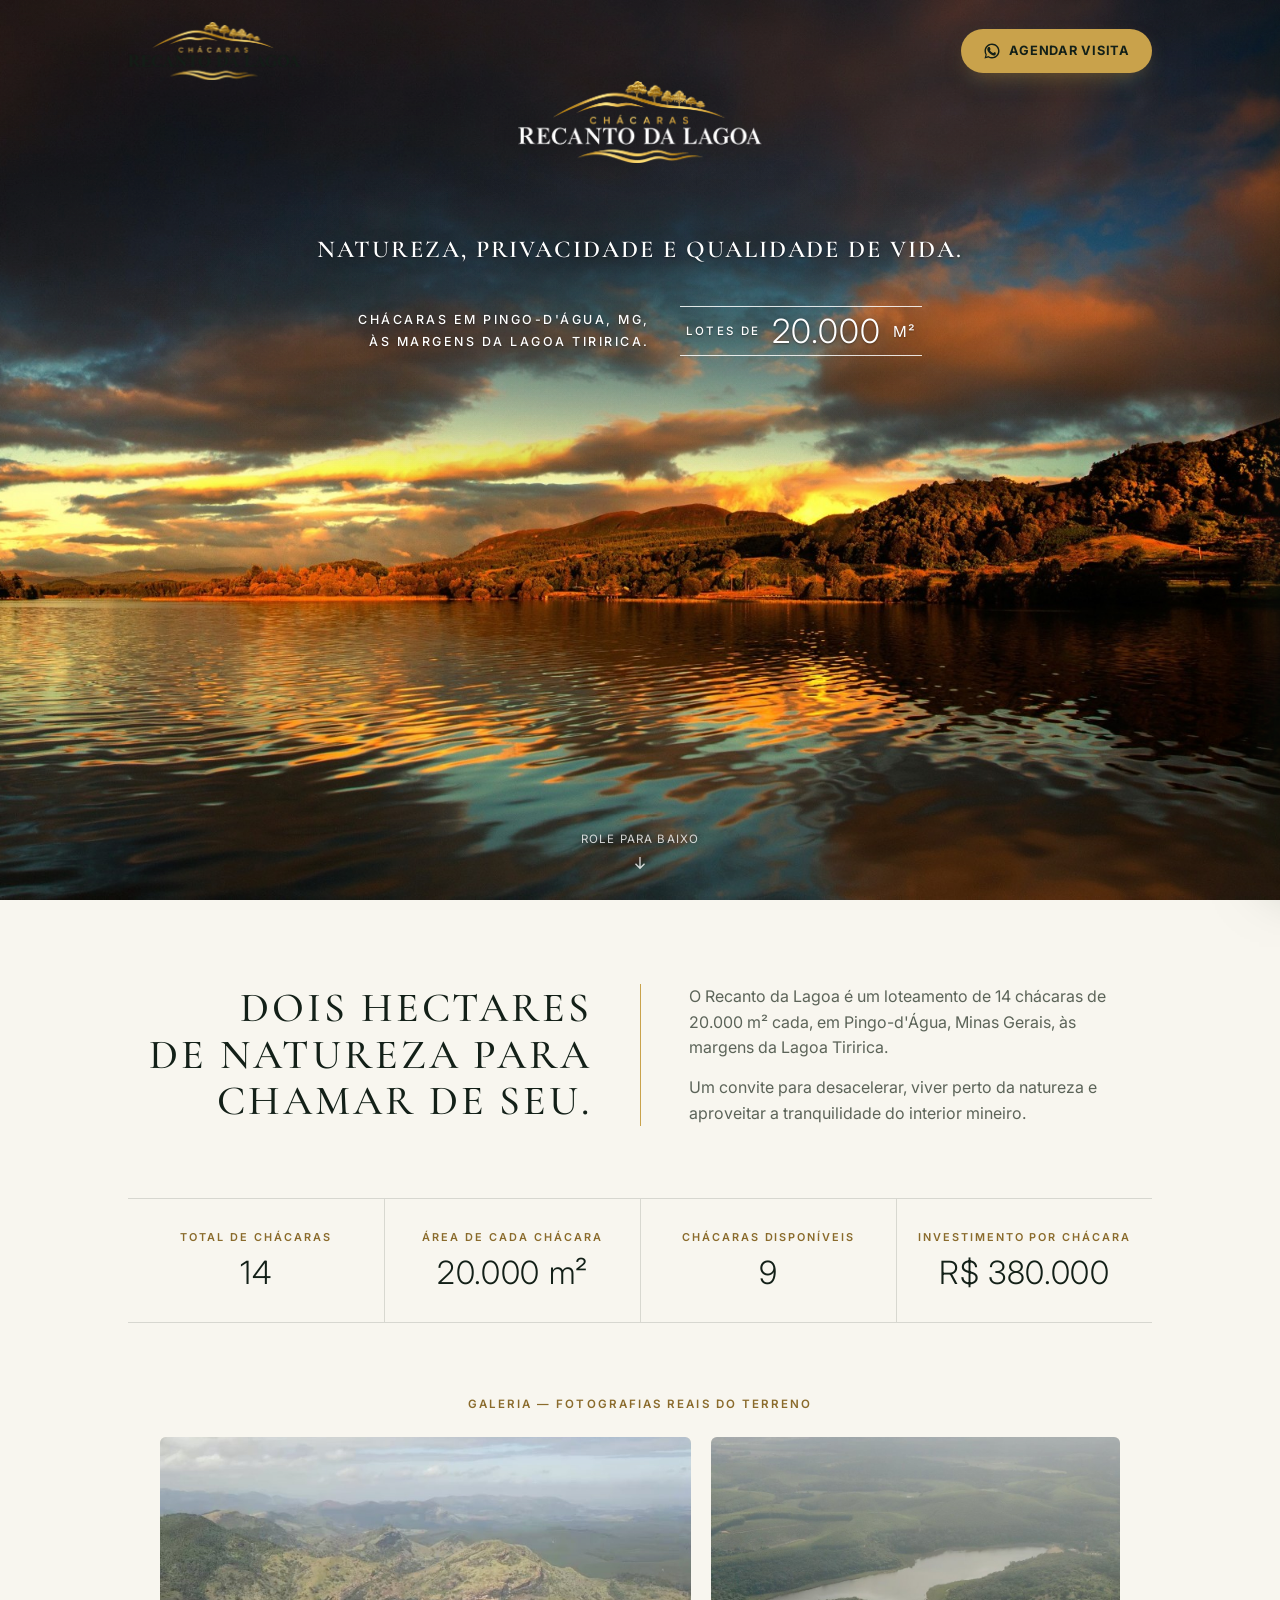
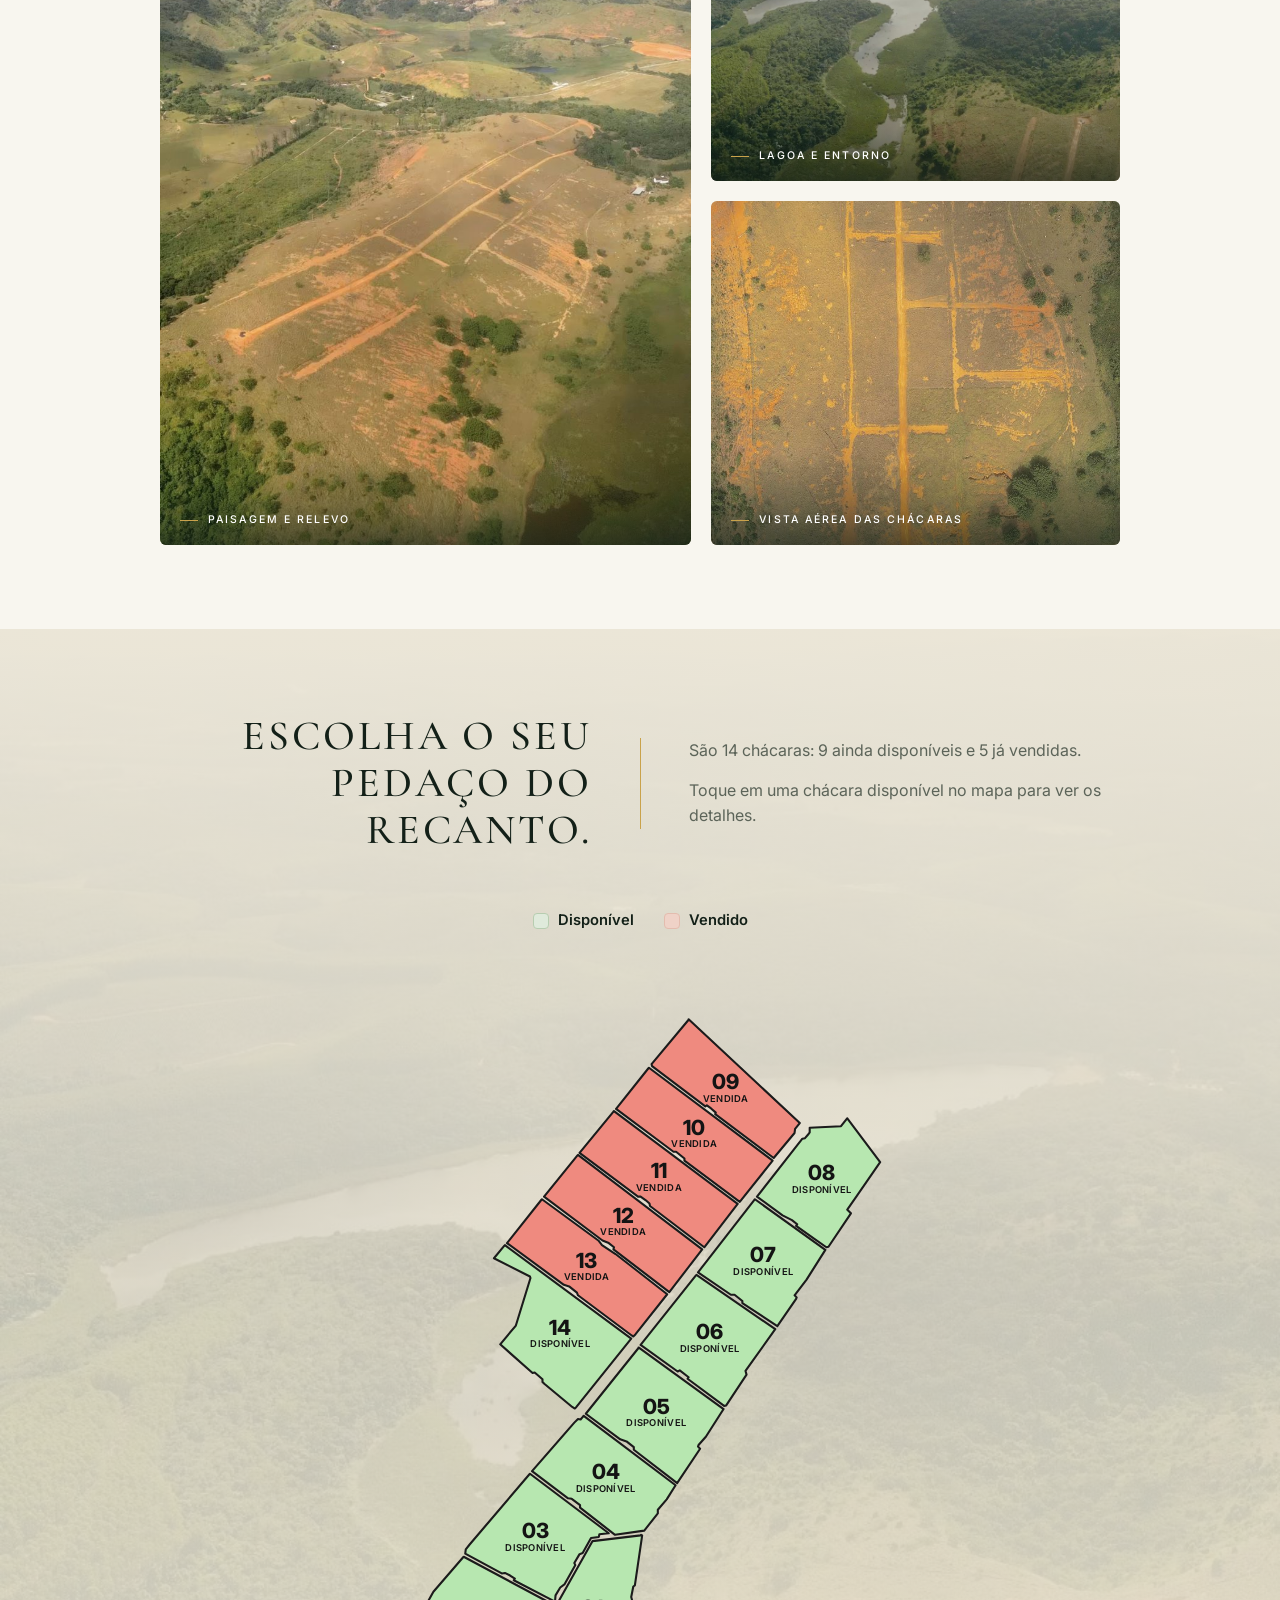
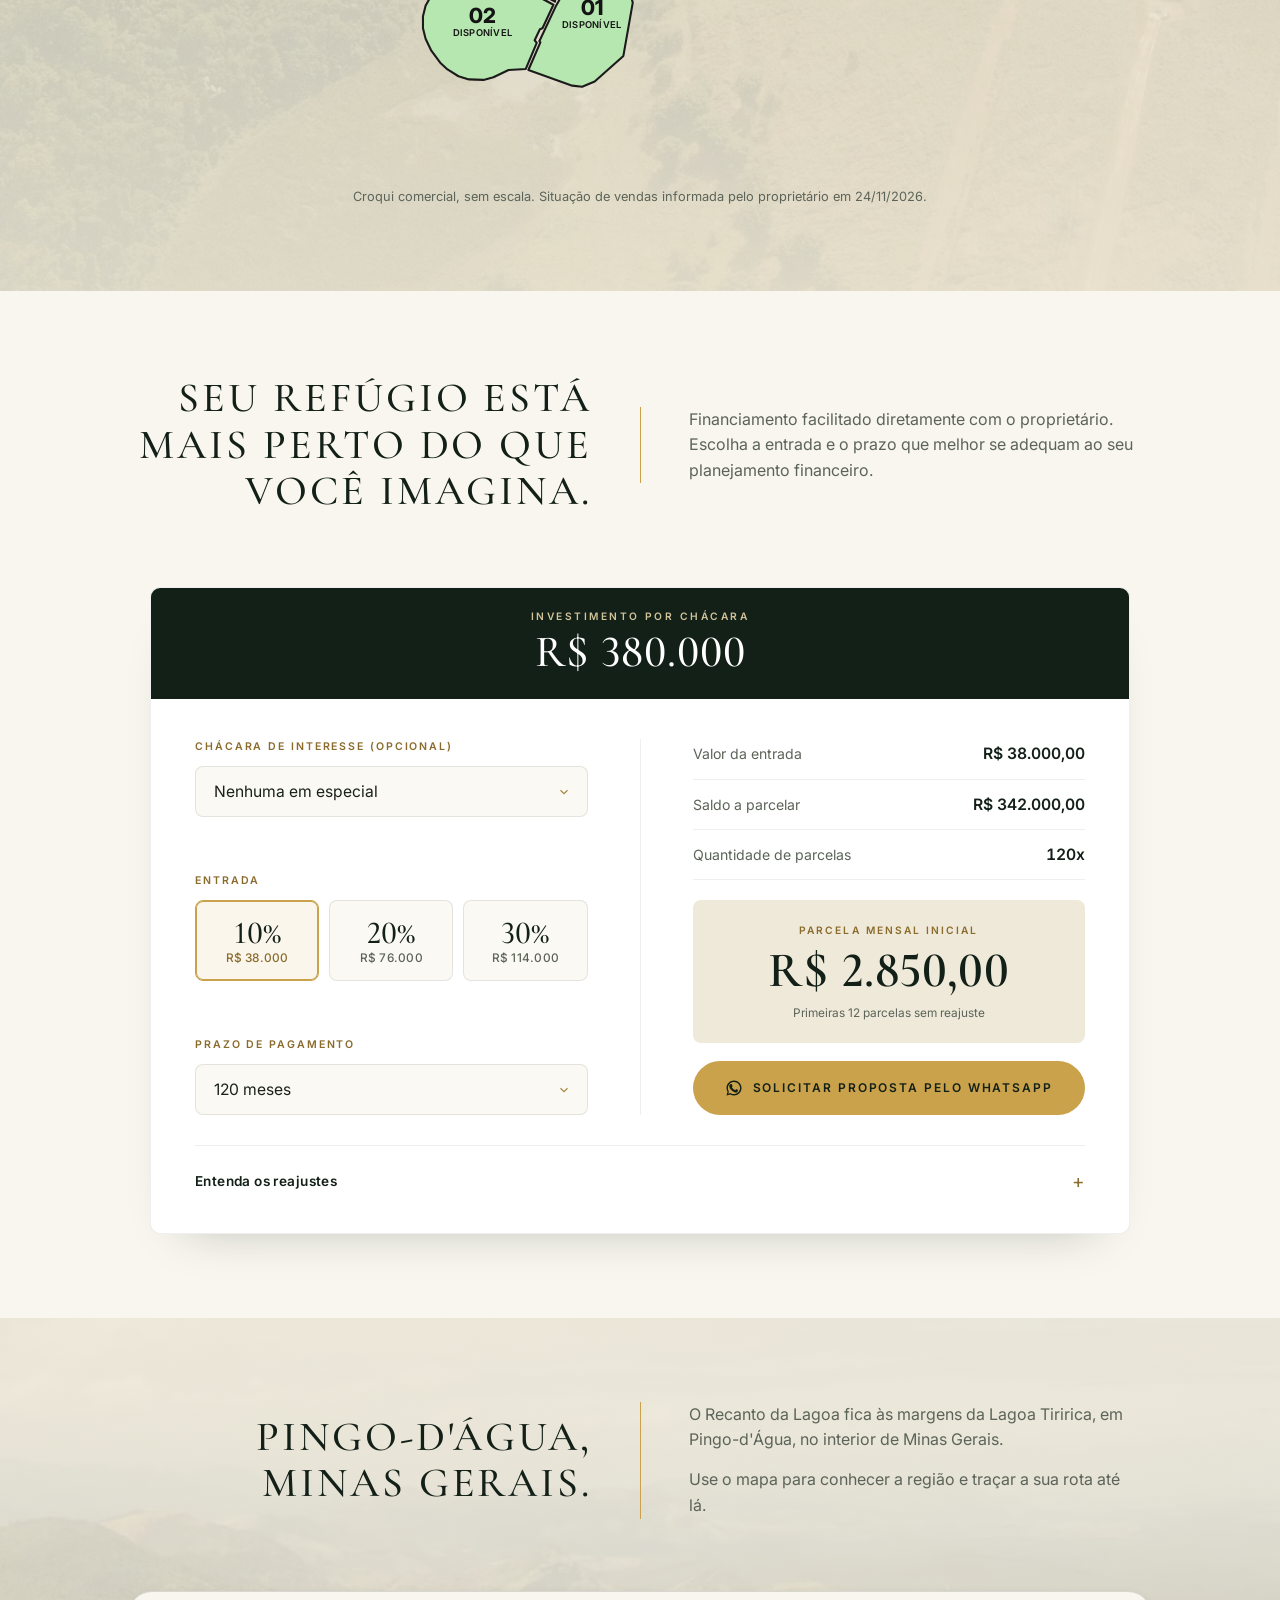
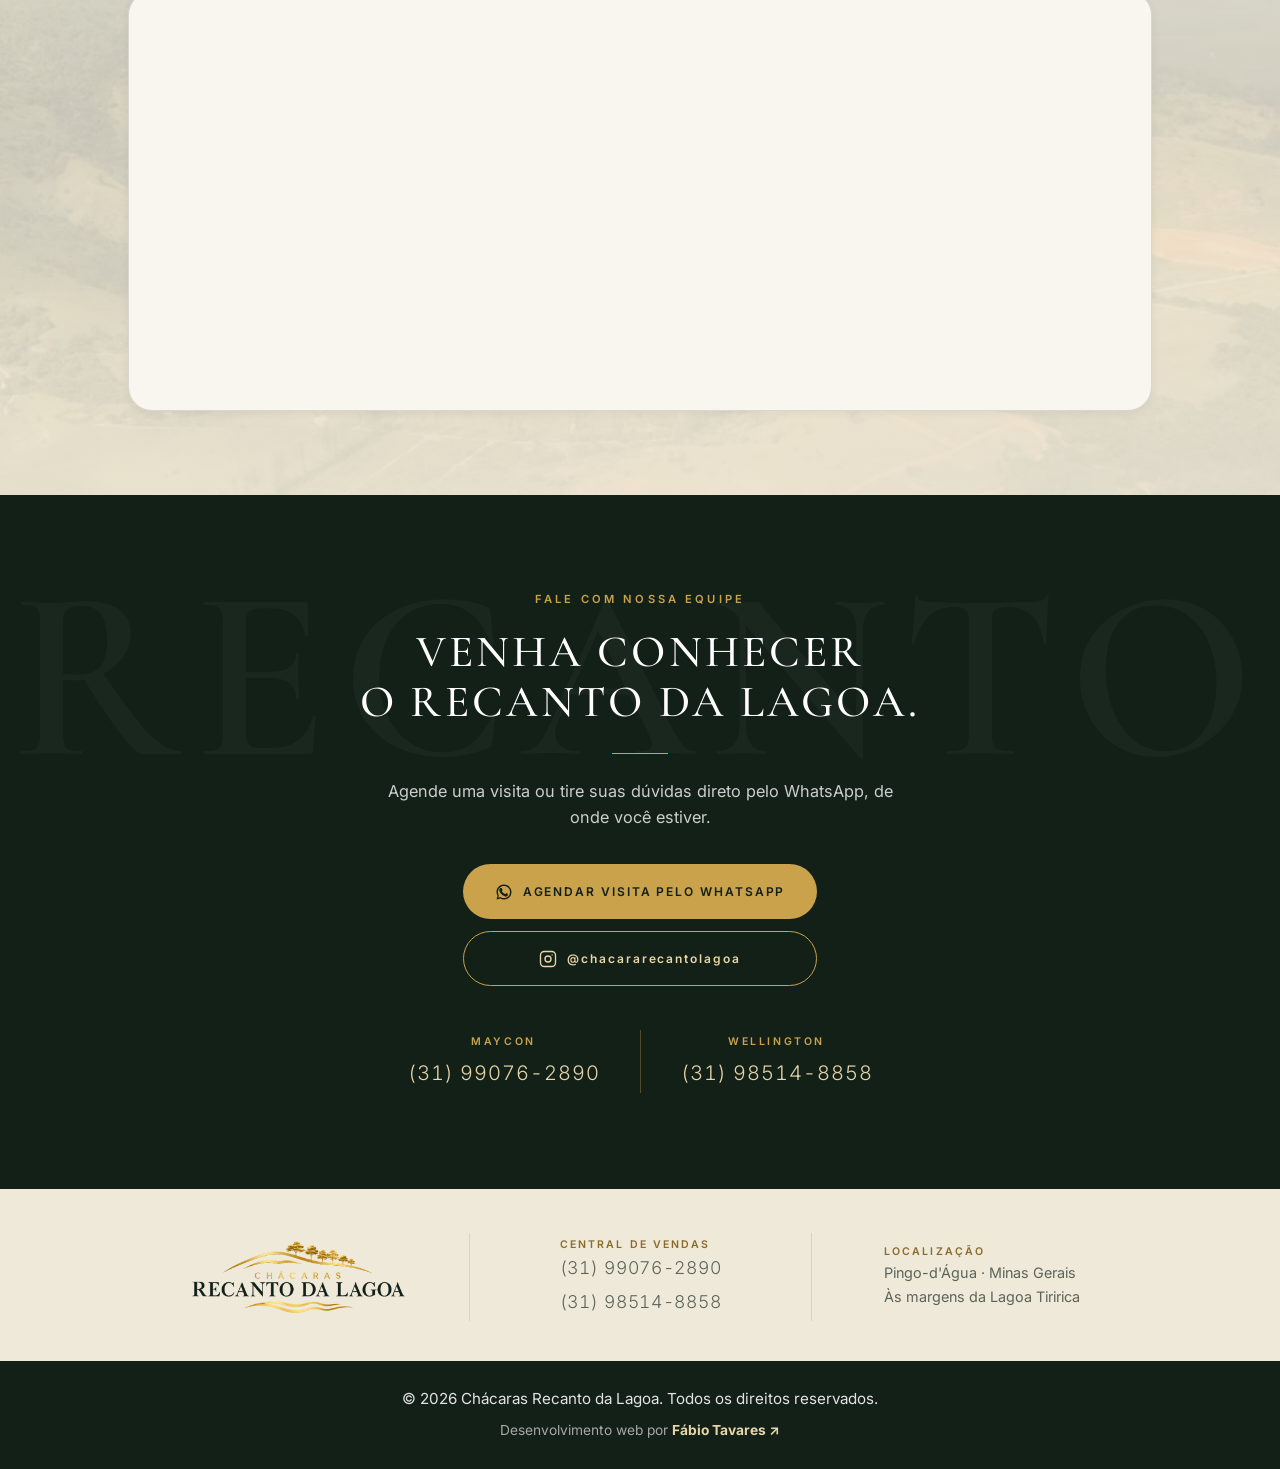
==== index.html @ d39f40bd "Capa: miniatura borrada da foto enquanto carrega (sem tela verde) e foto com prioridade de download " ====
<!DOCTYPE html>
<html lang="pt-BR">
<head>
<meta charset="UTF-8">
<meta name="viewport" content="width=device-width, initial-scale=1.0, viewport-fit=cover">
<title>Chácaras Recanto da Lagoa — Pingo-d'Água, MG</title>
<meta name="description" content="Chácaras Recanto da Lagoa: 14 chácaras de 20.000 m² em Pingo-d'Água/MG, às margens da Lagoa Tiririca.">
<link rel="icon" href="data:,">
<meta name="theme-color" id="themeColor" content="#251e20" media="(max-width: 900px)">
<script>document.documentElement.classList.add("js","at-top");</script>
<link rel="preload" as="image" href="assets/hero-cover.jpg" fetchpriority="high">
<link rel="preconnect" href="https://fonts.googleapis.com">
<link rel="preconnect" href="https://fonts.gstatic.com" crossorigin>
<link href="https://fonts.googleapis.com/css2?family=Cormorant+Garamond:ital,wght@0,500;0,600;1,500&family=Inter:wght@300;400;500;600&display=swap" rel="stylesheet">
<link rel="stylesheet" href="style.css?v=20261127v">
</head>
<body>

<div class="status-tint" aria-hidden="true"></div>
<header class="nav" id="nav">
  <div class="nav-inner">
    <a href="#topo" class="nav-brand" aria-label="Chácaras Recanto da Lagoa — voltar ao topo">
      <img src="assets/logo-nav.png?v=2" alt="Chácaras Recanto da Lagoa" width="720" height="243">
    </a>
    <nav class="nav-links" id="navLinks">
      <a href="#empreendimento">O Empreendimento</a>
      <a href="#chacaras">Chácaras</a>
      <a href="#financiamento">Financiamento</a>
      <a href="#localizacao">Localização</a>
      <a href="#contato">Contato</a>
      <a class="nav-cta" target="_blank" rel="noopener"
         href="https://wa.me/5531990762890?text=Ol%C3%A1!%20Vi%20o%20site%20do%20Recanto%20da%20Lagoa%20e%20gostaria%20de%20agendar%20uma%20visita."><svg viewBox="0 0 24 24" fill="currentColor" aria-hidden="true"><path d="M17.5 14.4c-.3-.1-1.7-.8-2-.9-.3-.1-.5-.1-.6.1-.2.3-.7.9-.9 1-.2.2-.3.2-.6.1-1.8-.9-3-1.6-4.2-3.6-.3-.5.3-.5.8-1.6.1-.2 0-.4-.1-.5-.1-.1-.6-1.5-.8-2-.2-.5-.4-.4-.6-.4-.2 0-.4 0-.7 0-.2 0-.6.1-.9.4-.3.4-1.2 1.1-1.2 2.7 0 1.6 1.2 3.1 1.3 3.3.1.2 2 3.1 5 4.3 2.5 1 2.5.7 3 .6.5-.1 1.7-.7 1.9-1.4.2-.6.2-1.2.2-1.3 0-.1-.1-.2-.4-.3Z"/><path d="M12 2C6.5 2 2 6.5 2 12c0 1.9.5 3.6 1.4 5.1L2 22l5.1-1.3C8.5 21.5 10.2 22 12 22c5.5 0 10-4.5 10-10S17.5 2 12 2Zm0 18.1c-1.6 0-3.1-.4-4.4-1.2l-.3-.2-3 .8.8-2.9-.2-.3C4.3 15 3.9 13.5 3.9 12c0-4.5 3.7-8.1 8.1-8.1 4.5 0 8.1 3.7 8.1 8.1s-3.6 8.1-8.1 8.1Z"/></svg>Agendar visita</a>
    </nav>
    <button class="nav-burger" id="navBurger" type="button" aria-label="Abrir menu" aria-expanded="false" aria-controls="navLinks"><span></span><span></span><span></span></button>
  </div>
</header>

<section class="hero" id="topo">
  <div class="hero-bg">
    <img src="assets/hero-cover.jpg" alt="" width="2000" height="1125" fetchpriority="high" decoding="async">
  </div>

  <div class="hero-copy">
    <h1 class="hero-brand">
      <img src="assets/logo-capa.png?v=2" alt="Chácaras Recanto da Lagoa" width="1000" height="337">
      <span class="sr-only"> — chácaras de 20.000 m² em Pingo-d'Água, Minas Gerais</span>
    </h1>
    <p class="hero-title">Natureza, privacidade e qualidade de vida.</p>
    <div class="hero-facts">
      <p class="hero-place">Chácaras em Pingo-d'Água, MG,<br>às margens da Lagoa Tiririca.</p>
      <p class="hero-size">
        <span class="hero-size-label">Lotes de</span>
        <strong>20.000</strong>
        <span class="hero-size-unit">m²</span>
      </p>
    </div>
  </div>

  <a href="#empreendimento" class="scroll-cue">
    <span>Role para baixo</span>
    <svg viewBox="0 0 24 24" width="18" height="18" fill="none" stroke="currentColor" stroke-width="1.8"><path d="M12 4v15M6 13l6 6 6-6"/></svg>
  </a>
</section>

<main>

  <section class="section" id="empreendimento">
    <div class="wrap">
      <div class="intro" data-reveal>
        <h2 class="intro-title">Dois hectares<br>de natureza para<br>chamar de seu.</h2>
        <div class="intro-text">
          <p>O Recanto da Lagoa é um loteamento de 14 chácaras de 20.000 m² cada, em Pingo-d'Água, Minas Gerais, às margens da Lagoa Tiririca.</p>
          <p>Um convite para desacelerar, viver perto da natureza e aproveitar a tranquilidade do interior mineiro.</p>
        </div>
      </div>

      <ul class="facts" data-reveal>
        <li><span>Total de chácaras</span><strong>14</strong></li>
        <li><span>Área de cada chácara</span><strong>20.000 m²</strong></li>
        <li><span>Chácaras disponíveis</span><strong>9</strong></li>
        <li><span>Investimento por chácara</span><strong>R$ 380.000</strong></li>
      </ul>

      <div class="gallery" data-reveal>
        <h3 class="gallery-title">Galeria — fotografias reais do terreno</h3>
        <div class="gallery-grid">
          <figure class="gallery-item gallery-item--hero">
            <button type="button" class="gallery-thumb" data-full="assets/galeria-paisagem.jpg" data-caption="Paisagem e relevo" aria-label="Ampliar foto: Paisagem e relevo">
              <img src="assets/galeria-paisagem.jpg" alt="Vista aérea da paisagem e do relevo ao redor das chácaras" loading="lazy" width="868" height="1546">
              <span class="gallery-zoom" aria-hidden="true">
                <svg viewBox="0 0 24 24" width="22" height="22" fill="none" stroke="currentColor" stroke-width="2"><circle cx="11" cy="11" r="7"/><path d="m21 21-4.3-4.3"/></svg>
              </span>
            </button>
            <figcaption>Paisagem e relevo</figcaption>
          </figure>
          <div class="gallery-stack">
            <figure class="gallery-item">
              <button type="button" class="gallery-thumb" data-full="assets/galeria-lagoa.jpg" data-caption="Lagoa e entorno" aria-label="Ampliar foto: Lagoa e entorno">
                <img src="assets/galeria-lagoa.jpg" alt="Vista aérea da lagoa e do entorno do Recanto da Lagoa" loading="lazy" width="720" height="1274">
                <span class="gallery-zoom" aria-hidden="true">
                  <svg viewBox="0 0 24 24" width="20" height="20" fill="none" stroke="currentColor" stroke-width="2"><circle cx="11" cy="11" r="7"/><path d="m21 21-4.3-4.3"/></svg>
                </span>
              </button>
              <figcaption>Lagoa e entorno</figcaption>
            </figure>
            <figure class="gallery-item">
              <button type="button" class="gallery-thumb" data-full="assets/galeria-chacaras.jpg" data-caption="Vista aérea das chácaras" aria-label="Ampliar foto: Vista aérea das chácaras">
                <img src="assets/galeria-chacaras.jpg" alt="Vista aérea das chácaras demarcadas no terreno" loading="lazy" width="902" height="1540">
                <span class="gallery-zoom" aria-hidden="true">
                  <svg viewBox="0 0 24 24" width="20" height="20" fill="none" stroke="currentColor" stroke-width="2"><circle cx="11" cy="11" r="7"/><path d="m21 21-4.3-4.3"/></svg>
                </span>
              </button>
              <figcaption>Vista aérea das chácaras</figcaption>
            </figure>
          </div>
        </div>
      </div>
    </div>
  </section>

  <section class="section section-alt map-section" id="chacaras">
    <div class="wrap">
      <div class="intro" data-reveal>
        <h2 class="intro-title">Escolha o seu<br>pedaço do<br>recanto.</h2>
        <div class="intro-text">
          <p>São 14 chácaras: 9 ainda disponíveis e 5 já vendidas.</p>
          <p>Toque em uma chácara disponível no mapa para ver os detalhes.</p>
        </div>
      </div>
    </div>

    <div class="map-stage" data-reveal>
      <ul class="legend-key">
        <li><span class="swatch swatch-free"></span>Disponível</li>
        <li><span class="swatch swatch-sold"></span>Vendido</li>
      </ul>

      <div class="map-canvas">
        <svg id="mapaLotes" xmlns="http://www.w3.org/2000/svg" viewBox="0 0 1013 1552" class="mapa-lotes" role="img" aria-label="Mapa de disponibilidade das 14 chácaras: 01 a 08 e 14 disponíveis; 09 a 13 vendidas">
          <g class="lote-g" id="lote-09" data-lote="09"><polygon class="lote" points="599,123 812,322 803,333 802,341 762,389 650,305 651,302 642,294 634,288 631,290 529,213 528,209 599,124"/><text class="rot num" x="670" y="257">09</text><text class="rot st" x="670" y="281"></text></g>
          <g class="lote-g" id="lote-10" data-lote="10"><polygon class="lote" points="523,216 760,394 697,473 591,394 591,390 575,377 570,377 460,295 522,217"/><text class="rot num" x="610" y="344">10</text><text class="rot st" x="610" y="368"></text></g>
          <g class="lote-g" id="lote-11" data-lote="11"><polygon class="lote" points="456,299 693,477 629,560 525,481 524,476 517,470 507,463 502,463 390,379 455,300"/><text class="rot num" x="542" y="428">11</text><text class="rot st" x="542" y="452"></text></g>
          <g class="lote-g" id="lote-12" data-lote="12"><polygon class="lote" points="387,383 625,564 562,646 455,564 456,560 446,552 434,547 322,463 386,384"/><text class="rot num" x="474" y="513">12</text><text class="rot st" x="474" y="537"></text></g>
          <g class="lote-g" id="lote-13" data-lote="13"><polygon class="lote" points="318,468 426,547 433,556 459,573 558,650 497,727 493,731 490,729 387,652 385,647 370,635 360,632 251,552 317,469"/><text class="rot num" x="404" y="599">13</text><text class="rot st" x="404" y="623"></text></g>
          <g class="lote-g" id="lote-08" data-lote="08"><polygon class="lote" points="903,313 966,397 903,488 910,495 867,559 863,560 840,544 805,519 807,516 797,508 779,499 730,463 817,352 822,351 828,344 831,340 831,331 891,328 902,314"/><text class="rot num" x="854" y="432">08</text><text class="rot st" x="854" y="456"></text></g>
          <g class="lote-g" id="lote-07" data-lote="07"><polygon class="lote" points="726,468 861,565 825,622 802,652 806,656 805,659 769,711 702,667 702,663 687,651 680,651 617,608 725,469"/><text class="rot num" x="742" y="589">07</text><text class="rot st" x="742" y="613"></text></g>
          <g class="lote-g" id="lote-06" data-lote="06"><polygon class="lote" points="614,613 765,717 708,797 710,804 671,863 667,864 597,812 599,809 582,796 578,798 507,747 613,614"/><text class="rot num" x="639" y="736">06</text><text class="rot st" x="639" y="760"></text></g>
          <g class="lote-g" id="lote-05" data-lote="05"><polygon class="lote" points="503,752 666,870 632,923 618,939 617,942 621,946 577,1012 494,948 494,943 480,932 468,928 402,879 503,753"/><text class="rot num" x="537" y="879">05</text><text class="rot st" x="537" y="903"></text></g>
          <g class="lote-g" id="lote-04" data-lote="04"><polygon class="lote" points="398,883 574,1016 557,1043 540,1063 540,1070 514,1103 458,1111 391,1059 391,1054 375,1042 368,1041 299,989 380,896 387,889 392,890 397,884"/><text class="rot num" x="440" y="1004">04</text><text class="rot st" x="440" y="1028"></text></g>
          <g class="lote-g" id="lote-14" data-lote="14"><polygon class="lote" points="247,556 489,735 384,866 381,869 376,866 323,822 319,818 319,813 304,800 300,801 238,746 268,710 296,619 295,616 226,581 246,557"/><text class="rot num" x="353" y="728">14</text><text class="rot st" x="353" y="752"></text></g>
          <g class="lote-g" id="lote-03" data-lote="03"><polygon class="lote" points="295,994 446,1108 428,1110 427,1115 412,1117 396,1146 390,1148 380,1165 382,1169 361,1206 353,1212 344,1227 343,1239 264,1198 266,1195 257,1189 247,1184 241,1185 171,1147 172,1139 179,1130 294,995"/><text class="rot num" x="305" y="1118">03</text><text class="rot st" x="305" y="1142"></text></g>
          <g class="lote-g" id="lote-02" data-lote="02"><polygon class="lote" points="168,1153 340,1245 319,1290 314,1292 304,1313 308,1318 287,1368 254,1370 225,1384 206,1389 178,1388 158,1382 137,1369 123,1356 106,1333 95,1310 90,1290 90,1267 95,1247 110,1220 167,1154"/><text class="rot num" x="204" y="1280">02</text><text class="rot st" x="204" y="1304"></text></g>
          <g class="lote-g" id="lote-01" data-lote="01"><polygon class="lote" points="508,1111 510,1112 496,1208 493,1210 489,1230 492,1241 474,1343 419,1392 395,1402 376,1400 292,1370 315,1317 313,1315 344,1249 415,1123 507,1112"/><text class="rot num" x="413" y="1265">01</text><text class="rot st" x="413" y="1289"></text></g>
        </svg>
      </div>

      <p class="legend-note">Croqui comercial, sem escala. Situação de vendas informada pelo proprietário em 24/11/2026.</p>
    </div>

    <aside class="lot-panel" id="lotPanel" aria-hidden="true">
      <button type="button" class="lot-panel-close" id="lotPanelClose" aria-label="Fechar detalhes">&times;</button>
      <p class="lot-panel-eyebrow">Chácara disponível</p>
      <p class="lot-panel-title">Nº <span id="lotPanelId">—</span></p>
      <span class="lot-panel-status">Disponível</span>
      <ul class="lot-panel-facts">
        <li><span>Área</span><strong>20.000 m²</strong></li>
        <li><span>Investimento</span><strong>R$ 380.000</strong></li>
      </ul>
      <a class="btn-gold lot-panel-cta" id="lotPanelWhatsapp" target="_blank" rel="noopener" href="https://wa.me/5531990762890">
        <svg viewBox="0 0 24 24" width="18" height="18" fill="currentColor" aria-hidden="true"><path d="M17.5 14.4c-.3-.1-1.7-.8-2-.9-.3-.1-.5-.1-.6.1-.2.3-.7.9-.9 1-.2.2-.3.2-.6.1-1.8-.9-3-1.6-4.2-3.6-.3-.5.3-.5.8-1.6.1-.2 0-.4-.1-.5-.1-.1-.6-1.5-.8-2-.2-.5-.4-.4-.6-.4-.2 0-.4 0-.7 0-.2 0-.6.1-.9.4-.3.4-1.2 1.1-1.2 2.7 0 1.6 1.2 3.1 1.3 3.3.1.2 2 3.1 5 4.3 2.5 1 2.5.7 3 .6.5-.1 1.7-.7 1.9-1.4.2-.6.2-1.2.2-1.3 0-.1-.1-.2-.4-.3Z"/><path d="M12 2C6.5 2 2 6.5 2 12c0 1.9.5 3.6 1.4 5.1L2 22l5.1-1.3C8.5 21.5 10.2 22 12 22c5.5 0 10-4.5 10-10S17.5 2 12 2Zm0 18.1c-1.6 0-3.1-.4-4.4-1.2l-.3-.2-3 .8.8-2.9-.2-.3C4.3 15 3.9 13.5 3.9 12c0-4.5 3.7-8.1 8.1-8.1 4.5 0 8.1 3.7 8.1 8.1s-3.6 8.1-8.1 8.1Z"/></svg>
        Falar no WhatsApp
      </a>
    </aside>
  </section>

  <section class="section" id="financiamento">
    <div class="wrap">
      <div class="intro" data-reveal>
        <h2 class="intro-title">Seu refúgio está<br>mais perto do que<br>você imagina.</h2>
        <div class="intro-text">
          <p>Financiamento facilitado diretamente com o proprietário. Escolha a entrada e o prazo que melhor se adequam ao seu planejamento financeiro.</p>
        </div>
      </div>

      <div class="sim" data-reveal>
        <div class="sim-panel">
          <div class="sim-head">
            <span>Investimento por chácara</span>
            <strong>R$ 380.000</strong>
          </div>

          <div class="sim-body">
            <div class="sim-grid">
              <div class="sim-col sim-col-inputs">
                <div class="sim-field">
                  <label for="simLote">Chácara de interesse (opcional)</label>
                  <select id="simLote" class="sim-select">
                    <option value="">Nenhuma em especial</option>
                    <option value="01">Chácara 01</option>
                    <option value="02">Chácara 02</option>
                    <option value="03">Chácara 03</option>
                    <option value="04">Chácara 04</option>
                    <option value="05">Chácara 05</option>
                    <option value="06">Chácara 06</option>
                    <option value="07">Chácara 07</option>
                    <option value="08">Chácara 08</option>
                    <option value="14">Chácara 14</option>
                  </select>
                </div>

                <div class="sim-field">
                  <span class="sim-label">Entrada</span>
                  <div class="sim-options" id="simEntrada" role="radiogroup" aria-label="Percentual de entrada">
                    <button type="button" class="sim-option" data-value="10" role="radio" aria-checked="true">10%<small>R$ 38.000</small></button>
                    <button type="button" class="sim-option" data-value="20" role="radio" aria-checked="false">20%<small>R$ 76.000</small></button>
                    <button type="button" class="sim-option" data-value="30" role="radio" aria-checked="false">30%<small>R$ 114.000</small></button>
                  </div>
                </div>

                <div class="sim-field">
                  <label for="simPrazo">Prazo de pagamento</label>
                  <select id="simPrazo" class="sim-select">
                    <option value="12">12 meses</option>
                    <option value="24">24 meses</option>
                    <option value="36">36 meses</option>
                    <option value="48">48 meses</option>
                    <option value="60">60 meses</option>
                    <option value="72">72 meses</option>
                    <option value="84">84 meses</option>
                    <option value="96">96 meses</option>
                    <option value="108">108 meses</option>
                    <option value="120" selected>120 meses</option>
                  </select>
                </div>
              </div>

              <div class="sim-col sim-col-result">
                <div class="sim-result">
                  <div class="sim-result-row"><span>Valor da entrada</span><strong id="simOutEntrada">—</strong></div>
                  <div class="sim-result-row"><span>Saldo a parcelar</span><strong id="simOutSaldo">—</strong></div>
                  <div class="sim-result-row"><span>Quantidade de parcelas</span><strong id="simOutQtd">—</strong></div>
                  <div class="sim-result-highlight">
                    <span>Parcela mensal inicial</span>
                    <strong id="simOutParcela">—</strong>
                    <small>Primeiras 12 parcelas sem reajuste</small>
                  </div>
                </div>

                <a class="btn-gold sim-cta" id="simWhatsapp" target="_blank" rel="noopener" href="https://wa.me/5531990762890">
                  <svg viewBox="0 0 24 24" width="18" height="18" fill="currentColor" aria-hidden="true"><path d="M17.5 14.4c-.3-.1-1.7-.8-2-.9-.3-.1-.5-.1-.6.1-.2.3-.7.9-.9 1-.2.2-.3.2-.6.1-1.8-.9-3-1.6-4.2-3.6-.3-.5.3-.5.8-1.6.1-.2 0-.4-.1-.5-.1-.1-.6-1.5-.8-2-.2-.5-.4-.4-.6-.4-.2 0-.4 0-.7 0-.2 0-.6.1-.9.4-.3.4-1.2 1.1-1.2 2.7 0 1.6 1.2 3.1 1.3 3.3.1.2 2 3.1 5 4.3 2.5 1 2.5.7 3 .6.5-.1 1.7-.7 1.9-1.4.2-.6.2-1.2.2-1.3 0-.1-.1-.2-.4-.3Z"/><path d="M12 2C6.5 2 2 6.5 2 12c0 1.9.5 3.6 1.4 5.1L2 22l5.1-1.3C8.5 21.5 10.2 22 12 22c5.5 0 10-4.5 10-10S17.5 2 12 2Zm0 18.1c-1.6 0-3.1-.4-4.4-1.2l-.3-.2-3 .8.8-2.9-.2-.3C4.3 15 3.9 13.5 3.9 12c0-4.5 3.7-8.1 8.1-8.1 4.5 0 8.1 3.7 8.1 8.1s-3.6 8.1-8.1 8.1Z"/></svg>
                  Solicitar proposta pelo WhatsApp
                </a>
              </div>
            </div>

            <details class="sim-details">
              <summary>Entenda os reajustes</summary>
              <div class="sim-details-body">
                <p>As primeiras 12 parcelas permanecem sem reajuste. A partir da 13ª parcela, o valor vigente é reajustado anualmente pelo IPCA acumulado nos 12 meses anteriores mais 6 pontos percentuais.</p>

                <div class="sim-field">
                  <label for="simIpca">IPCA hipotético para a projeção</label>
                  <div class="sim-ipca">
                    <input type="range" id="simIpca" min="0" max="12" step="0.5" value="4">
                    <output id="simIpcaOut" for="simIpca">4% ao ano</output>
                  </div>
                  <p class="sim-reajuste" id="simReajuste">Reajuste anual simulado: 10% ao ano</p>
                </div>

                <table class="sim-table" id="simTable">
                  <thead><tr><th>Ano</th><th>Parcela mensal</th></tr></thead>
                  <tbody></tbody>
                </table>

                <p class="sim-total">Total estimado do financiamento: <strong id="simOutTotal">—</strong></p>
                <p class="sim-disclaimer">Projeção ilustrativa com base no IPCA hipotético selecionado. Não representa valores definitivos, reajustes reais ou proposta contratual.</p>
              </div>
            </details>
          </div>
        </div>
      </div>
    </div>
  </section>

  <section class="section section-alt" id="localizacao">
    <div class="wrap">
      <div class="intro" data-reveal>
        <h2 class="intro-title">Pingo-d'Água,<br>Minas Gerais.</h2>
        <div class="intro-text">
          <p>O Recanto da Lagoa fica às margens da Lagoa Tiririca, em Pingo-d'Água, no interior de Minas Gerais.</p>
          <p>Use o mapa para conhecer a região e traçar a sua rota até lá.</p>
        </div>
      </div>

      <div class="map-embed" data-reveal>
        <iframe
          title="Mapa - Pingo-d'Água, MG"
          src="https://maps.google.com/maps?q=Lagoa%20Tiririca%2C%20Pingo-d%27%C3%81gua%20-%20MG&amp;z=13&amp;output=embed"
          referrerpolicy="no-referrer-when-downgrade">
        </iframe>
      </div>
    </div>
  </section>

  <section class="cta" id="contato">
    <div class="wrap cta-inner" data-reveal>
      <p class="cta-eyebrow">Fale com nossa equipe</p>
      <div class="cta-title-wrap">
        <span class="cta-watermark" aria-hidden="true">Recanto</span>
        <h2 class="cta-title">Venha conhecer<br>o Recanto da Lagoa.</h2>
      </div>
      <span class="cta-rule" aria-hidden="true"></span>
      <p class="cta-text">Agende uma visita ou tire suas dúvidas direto pelo WhatsApp, de onde você estiver.</p>
      <div class="cta-actions">
      <a class="btn-gold" target="_blank" rel="noopener"
         href="https://wa.me/5531990762890?text=Ol%C3%A1!%20Vi%20o%20site%20do%20Recanto%20da%20Lagoa%20e%20gostaria%20de%20agendar%20uma%20visita.">
        <svg viewBox="0 0 24 24" width="18" height="18" fill="currentColor" aria-hidden="true"><path d="M17.5 14.4c-.3-.1-1.7-.8-2-.9-.3-.1-.5-.1-.6.1-.2.3-.7.9-.9 1-.2.2-.3.2-.6.1-1.8-.9-3-1.6-4.2-3.6-.3-.5.3-.5.8-1.6.1-.2 0-.4-.1-.5-.1-.1-.6-1.5-.8-2-.2-.5-.4-.4-.6-.4-.2 0-.4 0-.7 0-.2 0-.6.1-.9.4-.3.4-1.2 1.1-1.2 2.7 0 1.6 1.2 3.1 1.3 3.3.1.2 2 3.1 5 4.3 2.5 1 2.5.7 3 .6.5-.1 1.7-.7 1.9-1.4.2-.6.2-1.2.2-1.3 0-.1-.1-.2-.4-.3Z"/><path d="M12 2C6.5 2 2 6.5 2 12c0 1.9.5 3.6 1.4 5.1L2 22l5.1-1.3C8.5 21.5 10.2 22 12 22c5.5 0 10-4.5 10-10S17.5 2 12 2Zm0 18.1c-1.6 0-3.1-.4-4.4-1.2l-.3-.2-3 .8.8-2.9-.2-.3C4.3 15 3.9 13.5 3.9 12c0-4.5 3.7-8.1 8.1-8.1 4.5 0 8.1 3.7 8.1 8.1s-3.6 8.1-8.1 8.1Z"/></svg>
        Agendar visita pelo WhatsApp
      </a>
      <a class="btn-outline-gold" target="_blank" rel="noopener" href="https://www.instagram.com/chacararecantolagoa/">
        <svg viewBox="0 0 24 24" width="18" height="18" fill="none" stroke="currentColor" stroke-width="1.8" stroke-linecap="round" stroke-linejoin="round" aria-hidden="true"><rect x="2" y="2" width="20" height="20" rx="5"/><circle cx="12" cy="12" r="4"/><line x1="17.5" y1="6.5" x2="17.51" y2="6.5"/></svg>
        @chacararecantolagoa
      </a>
      </div>
      <div class="cta-contacts">
        <a class="cta-contact" target="_blank" rel="noopener" href="https://wa.me/5531990762890">
          <span class="cta-contact-name">Maycon</span>
          <span class="cta-contact-phone">(31) 99076-2890</span>
        </a>
        <a class="cta-contact" target="_blank" rel="noopener" href="https://wa.me/5531985148858">
          <span class="cta-contact-name">Wellington</span>
          <span class="cta-contact-phone">(31) 98514-8858</span>
        </a>
      </div>
    </div>
  </section>

</main>

<footer class="footer">
  <div class="wrap">
    <div class="footer-grid">
      <a href="#topo" class="footer-brand" aria-label="Chácaras Recanto da Lagoa — voltar ao topo">
        <img src="assets/logo-nav.png?v=2" alt="Chácaras Recanto da Lagoa" width="720" height="243" loading="lazy">
      </a>
      <div class="footer-col">
        <p class="footer-label">Central de Vendas</p>
        <a class="footer-phone" target="_blank" rel="noopener" href="https://wa.me/5531990762890">(31) 99076-2890</a>
        <a class="footer-phone" target="_blank" rel="noopener" href="https://wa.me/5531985148858">(31) 98514-8858</a>
      </div>
      <div class="footer-col">
        <p class="footer-label">Localização</p>
        <p>Pingo-d'Água · Minas Gerais<br>Às margens da Lagoa Tiririca</p>
      </div>
    </div>
  </div>
  <div class="footer-bottom">
    <div class="wrap">
      <p>© 2026 Chácaras Recanto da Lagoa. Todos os direitos reservados.</p>
      <p class="footer-credit">Desenvolvimento web por <a href="https://wa.me/5531984217439?text=Ol%C3%A1%2C%20F%C3%A1bio%21%20Vi%20o%20site%20do%20Recanto%20da%20Lagoa%20e%20tenho%20interesse%20em%20fazer%20um%20site%20com%20voc%C3%AA." target="_blank" rel="noopener">Fábio Tavares <span aria-hidden="true">↗</span></a></p>
    </div>
  </div>
</footer>

<a class="whatsapp-float" target="_blank" rel="noopener" aria-label="Falar no WhatsApp"
   href="https://wa.me/5531990762890?text=Ol%C3%A1%2C%20vi%20o%20site%20do%20Recanto%20da%20Lagoa%20e%20quero%20mais%20informa%C3%A7%C3%B5es.">
  <svg viewBox="0 0 24 24" aria-hidden="true"><path fill="currentColor" d="M17.472 14.382c-.297-.149-1.758-.867-2.03-.967-.273-.099-.471-.148-.67.15-.197.297-.767.966-.94 1.164-.173.199-.347.223-.644.075-.297-.15-1.255-.463-2.39-1.475-.883-.788-1.48-1.761-1.653-2.059-.173-.297-.018-.458.13-.606.134-.133.298-.347.446-.52.149-.174.198-.298.298-.497.099-.198.05-.371-.025-.52-.075-.149-.669-1.612-.916-2.207-.242-.579-.487-.5-.669-.51-.173-.008-.371-.01-.57-.01-.198 0-.52.074-.792.372-.272.297-1.04 1.016-1.04 2.479 0 1.462 1.065 2.875 1.213 3.074.149.198 2.096 3.2 5.077 4.487.709.306 1.262.489 1.694.625.712.227 1.36.195 1.871.118.571-.085 1.758-.719 2.006-1.413.248-.694.248-1.289.173-1.413-.074-.124-.272-.198-.57-.347m-5.421 7.403h-.004a9.87 9.87 0 0 1-5.031-1.378l-.361-.214-3.741.982.998-3.648-.235-.374a9.860 9.860 0 0 1-1.51-5.26c.001-5.45 4.436-9.884 9.888-9.884 2.64 0 5.122 1.03 6.988 2.898a9.825 9.825 0 0 1 2.893 6.994c-.003 5.45-4.437 9.884-9.885 9.884m8.413-18.297A11.815 11.815 0 0 0 12.05 0C5.495 0 .16 5.335.157 11.892c0 2.096.547 4.142 1.588 5.945L.057 24l6.305-1.654a11.882 11.882 0 0 0 5.683 1.448h.005c6.554 0 11.890-5.335 11.893-11.893a11.821 11.821 0 0 0-3.48-8.413Z"/></svg>
</a>

<div class="lightbox" id="lightbox" role="dialog" aria-modal="true" aria-hidden="true" aria-label="Foto ampliada">
  <button type="button" class="lightbox-close" id="lightboxClose" aria-label="Fechar">&times;</button>
  <button type="button" class="lightbox-nav lightbox-prev" id="lightboxPrev" aria-label="Foto anterior">&#8249;</button>
  <figure class="lightbox-figure">
    <img class="lightbox-img" id="lightboxImg" src="" alt="">
    <figcaption class="lightbox-caption" id="lightboxCaption"></figcaption>
  </figure>
  <button type="button" class="lightbox-nav lightbox-next" id="lightboxNext" aria-label="Próxima foto">&#8250;</button>
</div>

<script src="script.js?v=20261127t"></script>
</body>
</html>
---- style.css ----
:root{
  --green-900:#132018;--green-700:#27492c;
  --gold:#c9a24b;--gold-hover:#d8b45f;--gold-deep:#a8843a;--gold-text:#8a6b2c;--gold-soft:#e7d6a8;
  --cream:#f8f6ef;--cream-alt:#efe9d9;--ink:#1a211b;--muted:#5c6459;--line:rgba(19,32,24,0.14);
  --free:#dfeadb;--free-line:#b7cdb0;--sold:#efd2c7;--sold-line:#e3bcae;--sold-ink:#9a5a48;
  --font-head:'Cormorant Garamond',Georgia,serif;--font-body:'Inter',system-ui,sans-serif;
  --wrap:1080px;
}
*{box-sizing:border-box;}
html{scroll-behavior:smooth;scroll-padding-top:80px;}
body{
  margin:0;font-family:var(--font-body);background:var(--cream);color:var(--ink);line-height:1.6;
  -webkit-font-smoothing:antialiased;
}
body.menu-open{overflow:hidden;}
a{color:inherit;text-decoration:none;}
img{max-width:100%;display:block;}
h1,h2,h3{margin:0;font-weight:inherit;}
.sr-only{
  position:absolute;width:1px;height:1px;padding:0;margin:-1px;overflow:hidden;
  clip:rect(0,0,0,0);white-space:nowrap;border:0;
}
.wrap{max-width:var(--wrap);margin:0 auto;padding:0 28px;}

/* ---------- nav ---------- */
.nav{position:fixed;top:0;left:0;right:0;z-index:50;padding:calc(22px + env(safe-area-inset-top,0px)) 0 22px;transition:padding .3s ease;}
/* the light bar lives on a pseudo-element so the mobile menu (position:fixed) can still cover the whole screen */
.nav::before{
  content:"";position:absolute;inset:0;z-index:-1;opacity:0;transition:opacity .3s ease;
  background:rgba(255,255,255,0.9);backdrop-filter:saturate(1.5) blur(14px);-webkit-backdrop-filter:saturate(1.5) blur(14px);
  border-bottom:1px solid var(--line);box-shadow:0 8px 28px rgba(19,32,24,0.06);
}
.nav-inner{max-width:var(--wrap);margin:0 auto;padding:0 28px;display:flex;align-items:center;justify-content:space-between;gap:24px;}
.nav-brand{display:block;flex:none;opacity:0;transition:opacity .3s ease;}
.nav-brand img{height:58px;width:auto;}
.nav-links{display:flex;align-items:center;gap:26px;}
.nav-links a{
  position:relative;padding:8px 0;color:#fff;font-size:.94rem;font-weight:600;letter-spacing:.01em;white-space:nowrap;
  opacity:0;transition:opacity .3s ease,color .2s ease,background .2s ease,transform .25s ease,box-shadow .25s ease;
}
.nav-links a:not(.nav-cta)::after{
  content:"";position:absolute;left:0;right:0;bottom:2px;height:2px;border-radius:2px;
  background:var(--gold);transform:scaleX(0);transform-origin:left;transition:transform .25s ease;
}
.nav-links a:not(.nav-cta):hover::after{transform:scaleX(1);}
.nav-links a:hover{color:var(--gold);}
.nav-links .nav-cta{
  display:inline-flex;align-items:center;gap:8px;min-height:44px;padding:10px 22px;
  background:var(--gold);color:var(--green-900);font-size:.8rem;font-weight:700;letter-spacing:.06em;text-transform:uppercase;
  border-radius:999px;box-shadow:0 10px 22px -8px rgba(168,132,58,0.55);
}
.nav-links .nav-cta svg{width:18px;height:18px;flex:none;}
.nav-links .nav-cta:hover{background:var(--gold-hover);color:var(--green-900);transform:translateY(-2px);box-shadow:0 16px 28px -10px rgba(168,132,58,0.6);}
.nav-burger{
  display:none;position:relative;z-index:2;flex:none;width:46px;height:46px;padding:0;
  border:1px solid var(--line);border-radius:12px;background:#fff;cursor:pointer;opacity:0;transition:opacity .3s ease;
}
.nav-burger span{
  position:absolute;left:13px;right:13px;height:2px;border-radius:2px;background:var(--green-900);
  transition:transform .3s ease,opacity .2s ease;
}
.nav-burger span:nth-child(1){top:15px;}
.nav-burger span:nth-child(2){top:21px;}
.nav-burger span:nth-child(3){top:27px;}
.nav-burger[aria-expanded="true"] span:nth-child(1){transform:translateY(6px) rotate(45deg);}
.nav-burger[aria-expanded="true"] span:nth-child(2){opacity:0;}
.nav-burger[aria-expanded="true"] span:nth-child(3){transform:translateY(-6px) rotate(-45deg);}

.nav.is-scrolled{padding:calc(12px + env(safe-area-inset-top,0px)) 0 12px;}
.nav.is-scrolled::before{opacity:1;}
.nav.is-scrolled .nav-brand,
.nav.is-scrolled .nav-links a,
.nav.is-scrolled .nav-burger,
.nav:focus-within .nav-brand,
.nav:focus-within .nav-links a{opacity:1;}
.nav.is-scrolled .nav-links a:not(.nav-cta){color:var(--ink);opacity:.78;}
.nav.is-scrolled .nav-links a:not(.nav-cta):hover{color:var(--green-900);opacity:1;}

/* ---------- hero ---------- */
.hero{
  position:relative;min-height:100vh;min-height:100svh;display:flex;flex-direction:column;align-items:center;
  overflow:hidden;background:#251e20;padding:9vh 0 110px;
}
.hero-bg{position:absolute;inset:0;z-index:0;
  /* tiny blurred copy of the cover photo, shown instantly while the real photo loads */
  background:#251e20 url("[data-uri]") center 40%/cover no-repeat;}
.hero-bg img{
  width:100%;height:100%;object-fit:cover;object-position:center 40%;
  transform-origin:55% 55%;will-change:transform;
  animation:heroZoom 16s ease-in-out infinite alternate;  /* slow zoom in, then back out */
}
@keyframes heroZoom{from{transform:scale(1);}to{transform:scale(1.12);}}
/* light shade at the top (logo + captions) so the white text always reads over the sky */
.hero::after{
  content:"";position:absolute;inset:0;z-index:0;pointer-events:none;
  background:
    radial-gradient(ellipse 55% 26% at 50% 36%,rgba(8,12,10,0.38),rgba(8,12,10,0) 75%),
    linear-gradient(to bottom,rgba(8,12,10,0.3),rgba(8,12,10,0) 55%);
}

.hero-copy{
  position:relative;z-index:1;display:flex;flex-direction:column;align-items:center;
  padding:0 24px;text-align:center;color:#fff;
  text-shadow:0 1px 2px rgba(0,0,0,0.35),0 2px 18px rgba(0,0,0,0.45);
}
.hero-brand{margin:0;line-height:0;}
.hero-brand img{width:clamp(210px,19vw,300px);height:auto;filter:drop-shadow(0 2px 14px rgba(0,0,0,0.35));}
.hero-title{
  margin:clamp(44px,8vh,96px) 0 0;font-family:var(--font-head);font-weight:600;font-size:clamp(1.35rem,1.9vw,1.9rem);
  line-height:1.25;letter-spacing:.08em;text-transform:uppercase;text-wrap:balance;
}
.hero-facts{display:flex;align-items:center;justify-content:center;gap:30px;margin-top:clamp(24px,4.5vh,46px);}
.hero-place{
  margin:0;text-align:right;font-size:.78rem;font-weight:500;line-height:1.8;letter-spacing:.2em;text-transform:uppercase;
}
.hero-size{
  margin:0;display:flex;align-items:center;gap:12px;padding:6px 6px;text-transform:uppercase;
  border-top:1px solid rgba(255,255,255,0.85);border-bottom:1px solid rgba(255,255,255,0.85);
}
.hero-size-label{font-size:.72rem;font-weight:500;letter-spacing:.2em;}
.hero-size strong{font-size:clamp(2rem,2.6vw,2.6rem);font-weight:300;line-height:1.1;letter-spacing:.03em;}
.hero-size-unit{align-self:flex-start;margin-top:.45em;font-size:.95rem;font-weight:400;letter-spacing:.04em;}

.scroll-cue{
  position:absolute;z-index:1;left:0;right:0;bottom:28px;width:max-content;margin:0 auto;
  display:flex;flex-direction:column;align-items:center;gap:6px;
  color:rgba(255,255,255,0.8);font-size:.72rem;letter-spacing:.1em;text-transform:uppercase;
  text-shadow:0 1px 6px rgba(0,0,0,0.5);animation:bob 2.4s infinite ease-in-out;
}
/* phones: the cover fills the whole screen, including the area behind Safari's
   floating toolbars, so the next section never peeks through below it */
@supports (height:100lvh){
  .hero{min-height:100lvh;}
  .scroll-cue{bottom:calc(28px + (100lvh - 100svh));}
  /* phones: Safari also shows the page below the large viewport (under its floating bar and
     the home bar), so the cover is made a little taller and the cue moved up by the same amount */
  @media (max-width:900px){
    .hero{min-height:calc(100lvh + 90px + 64px);}
    .scroll-cue{bottom:calc(28px + 90px + (100lvh - 100svh));}
  }
}
@keyframes bob{0%,100%{transform:translateY(0);}50%{transform:translateY(8px);}}

.whatsapp-float{
  position:fixed;right:24px;bottom:24px;z-index:60;width:60px;height:60px;border-radius:50%;
  background:#25d366;color:#fff;display:grid;place-items:center;
  box-shadow:0 10px 26px rgba(37,211,102,0.45);
  opacity:0;transform:translateY(14px) scale(.9);pointer-events:none;
  transition:opacity .3s ease,transform .25s ease;
}
.whatsapp-float::after{content:"";position:absolute;inset:0;border-radius:50%;border:2px solid #25d366;animation:waPulse 2.6s ease-out infinite;}
.whatsapp-float svg{width:32px;height:32px;}
.whatsapp-float.is-visible{opacity:1;transform:translateY(0) scale(1);pointer-events:auto;}
.whatsapp-float:hover{transform:scale(1.06);}
@keyframes waPulse{0%{transform:scale(1);opacity:.7;}100%{transform:scale(1.6);opacity:0;}}

/* ---------- sections ---------- */
.section{padding:84px 0;}
.section-alt{background:var(--cream-alt);}

/* intro: title on the left, gold hairline, text on the right */
.intro{display:grid;grid-template-columns:1fr 1fr;align-items:center;}
.intro-title{
  font-family:var(--font-head);font-weight:500;font-size:clamp(1.9rem,3.3vw,2.6rem);line-height:1.12;
  letter-spacing:.07em;text-transform:uppercase;color:var(--green-900);text-align:right;padding-right:48px;
}
.intro-text{border-left:1px solid var(--gold);padding-left:48px;color:var(--muted);font-size:1rem;max-width:500px;}
.intro-text p{margin:0 0 .9em;}
.intro-text p:last-child{margin-bottom:0;}

/* key figures */
.facts{
  list-style:none;margin:72px 0 0;padding:0;display:grid;grid-template-columns:repeat(4,1fr);
  border-top:1px solid var(--line);border-bottom:1px solid var(--line);
}
.facts li{padding:30px 16px;text-align:center;display:flex;flex-direction:column;gap:8px;}
.facts li strong{margin-top:auto;}
.facts li + li{border-left:1px solid var(--line);}
.facts span{font-size:.68rem;font-weight:600;letter-spacing:.18em;text-transform:uppercase;color:var(--gold-text);}
.facts strong{
  font-weight:300;font-size:clamp(1.5rem,2.5vw,2.1rem);line-height:1.15;letter-spacing:.02em;color:var(--green-900);
  white-space:nowrap;
}

/* availability map: full-bleed, no card */
.legend-title{
  display:flex;align-items:center;gap:10px;margin:0 0 14px;
  font-size:.72rem;font-weight:600;letter-spacing:.18em;text-transform:uppercase;color:var(--gold-text);
}
.swatch{width:14px;height:14px;border-radius:2px;display:inline-block;}
.swatch-free{background:var(--free);border:1px solid var(--free-line);}
.swatch-sold{background:var(--sold);border:1px solid var(--sold-line);}
.lots{list-style:none;margin:0 0 36px;padding:0;display:flex;flex-wrap:wrap;gap:10px;}
.lot{
  display:flex;align-items:center;justify-content:center;width:54px;height:54px;
  font-size:1rem;font-weight:500;letter-spacing:.04em;
}
a.lot{
  background:var(--free);border:1px solid var(--free-line);color:var(--green-900);
  transition:background .2s ease,color .2s ease,border-color .2s ease,transform .2s ease;
}
a.lot:hover,a.lot:focus-visible{background:var(--green-900);border-color:var(--green-900);color:#fff;transform:translateY(-2px);}
.lot-sold{background:var(--sold);border:1px solid var(--sold-line);color:var(--sold-ink);opacity:.8;}

.map-section{
  background:
    linear-gradient(180deg,rgba(239,233,217,.9) 0%,rgba(239,233,217,.76) 50%,rgba(239,233,217,.9) 100%),
    url("assets/galeria-lagoa.jpg") center/cover no-repeat;
}
#localizacao{
  background:
    linear-gradient(180deg,rgba(239,233,217,.9) 0%,rgba(239,233,217,.76) 50%,rgba(239,233,217,.9) 100%),
    url("assets/galeria-paisagem.jpg") center 18%/cover no-repeat;
}
.map-stage{margin-top:56px;margin-left:auto;margin-right:auto;display:flex;flex-direction:column;align-items:center;gap:22px;}
.legend-key{list-style:none;margin:0;padding:0;display:flex;justify-content:center;gap:30px;}
.legend-key li{display:flex;align-items:center;gap:9px;font-size:.92rem;font-weight:600;color:var(--green-900);}
.legend-key .swatch{width:16px;height:16px;border-radius:4px;}
.map-canvas{width:min(740px,90vw,calc(90vh * 1013 / 1552));}
.map-canvas svg{width:100%;height:auto;display:block;}
.legend-note{font-size:.8rem;color:var(--muted);margin:0;text-align:center;max-width:620px;}

/* lot polygons: fill/hover/selected states */
.mapa-lotes .lote{stroke:#1b1b1b;stroke-width:4;stroke-linejoin:round;transition:fill .15s ease,stroke .15s ease,stroke-width .15s ease;}
.mapa-lotes .disponivel .lote{fill:#b7e7b0;}
.mapa-lotes .vendida .lote{fill:#ef8a7f;}
.mapa-lotes .disponivel{cursor:pointer;}
.mapa-lotes .disponivel:hover .lote,.mapa-lotes .disponivel:focus-visible .lote{fill:#8fd68a;}
.mapa-lotes .disponivel:focus,.mapa-lotes .disponivel:focus-visible{outline:none;}
.mapa-lotes .disponivel.selecionado .lote{fill:var(--gold);stroke:var(--green-900);stroke-width:7;}
.mapa-lotes .rot{text-anchor:middle;pointer-events:none;fill:#141414;font-family:var(--font-body);}
.mapa-lotes .num{font-weight:800;font-size:40px;}
.mapa-lotes .st{font-size:18px;font-weight:600;letter-spacing:.5px;}

/* side panel with the details of the selected lot */
.lot-panel{
  position:fixed;top:0;right:0;height:100%;width:340px;max-width:88vw;background:#fff;z-index:90;
  padding:44px 32px;display:flex;flex-direction:column;gap:16px;
  box-shadow:-26px 0 60px -26px rgba(19,32,24,0.5);
  transform:translateX(100%);transition:transform .35s ease;overflow-y:auto;
}
.lot-panel.is-open{transform:translateX(0);}
.lot-panel-close{
  align-self:flex-end;background:none;border:0;font-size:1.9rem;line-height:1;color:var(--muted);
  cursor:pointer;padding:4px;margin:-4px -4px 4px 0;
}
.lot-panel-close:hover{color:var(--green-900);}
.lot-panel-eyebrow{font-size:.68rem;font-weight:600;letter-spacing:.18em;text-transform:uppercase;color:var(--gold-text);margin:0;}
.lot-panel-title{font-family:var(--font-body);font-weight:600;font-size:2.2rem;letter-spacing:.01em;color:var(--green-900);margin:0;}
.lot-panel-status{
  align-self:flex-start;padding:6px 14px;font-size:.68rem;font-weight:600;letter-spacing:.1em;
  text-transform:uppercase;background:var(--free);color:var(--green-900);
}
.lot-panel-facts{list-style:none;margin:6px 0 0;padding:18px 0;border-top:1px solid var(--line);border-bottom:1px solid var(--line);display:flex;flex-direction:column;gap:12px;}
.lot-panel-facts li{display:flex;justify-content:space-between;font-size:.95rem;color:var(--muted);}
.lot-panel-facts strong{color:var(--green-900);font-weight:600;}
.lot-panel-cta{justify-content:center;margin-top:4px;}

/* gallery */
.gallery{margin-top:72px;}
.gallery-title{
  font-size:.72rem;font-weight:600;letter-spacing:.18em;text-transform:uppercase;color:var(--gold-text);
  margin:0 0 24px;text-align:center;
}
.gallery-grid{display:grid;grid-template-columns:1.3fr 1fr;gap:20px;max-width:960px;margin:0 auto;align-items:start;}
.gallery-stack{display:grid;grid-template-rows:minmax(0,1fr) minmax(0,1fr);gap:20px;}
.gallery-item{margin:0;position:relative;border-radius:6px;overflow:hidden;background:var(--cream-alt);display:flex;flex-direction:column;min-height:0;}
.gallery-thumb{
  display:block;width:100%;flex:1 1 auto;min-height:0;padding:0;border:0;background:none;cursor:pointer;position:relative;overflow:hidden;
}
.gallery-thumb img{
  width:100%;height:100%;object-fit:cover;display:block;transition:transform .5s ease;
}
.gallery-item--hero .gallery-thumb img{height:auto;aspect-ratio:3/4;}
.gallery-thumb::after{content:"";position:absolute;inset:0;background:rgba(19,32,24,0);transition:background .3s ease;}
.gallery-thumb:hover img,.gallery-thumb:focus-visible img{transform:scale(1.06);}
.gallery-thumb:hover::after,.gallery-thumb:focus-visible::after{background:rgba(19,32,24,0.22);}
.gallery-zoom{
  position:absolute;top:50%;left:50%;transform:translate(-50%,-50%) scale(.82);
  width:52px;height:52px;border-radius:50%;background:rgba(255,255,255,0.95);color:var(--green-900);
  display:flex;align-items:center;justify-content:center;box-shadow:0 10px 26px -8px rgba(0,0,0,0.4);
  opacity:0;transition:opacity .25s ease,transform .25s ease;
}
.gallery-thumb:hover .gallery-zoom,.gallery-thumb:focus-visible .gallery-zoom{opacity:1;transform:translate(-50%,-50%) scale(1);}
.gallery-item figcaption{
  position:absolute;left:0;right:0;bottom:0;z-index:1;pointer-events:none;
  padding:56px 20px 16px;text-align:left;
  background:linear-gradient(to top,rgba(19,32,24,0.62) 0%,rgba(19,32,24,0.28) 45%,rgba(19,32,24,0) 100%);
  font-size:.66rem;font-weight:500;letter-spacing:.2em;text-transform:uppercase;color:#fff;
  display:flex;align-items:center;gap:10px;
}
.gallery-item figcaption::before{content:"";width:18px;height:1px;background:var(--gold);flex:none;}

/* ---------- lightbox ---------- */
body.lb-lock{overflow:hidden;}
.lightbox{
  position:fixed;inset:0;z-index:200;display:none;align-items:center;justify-content:center;
  background:rgba(10,14,11,0.94);padding:48px;
}
.lightbox.is-open{display:flex;}
.lightbox-figure{margin:0;max-width:min(92vw,1100px);max-height:88vh;display:flex;flex-direction:column;align-items:center;gap:16px;}
.lightbox-img{max-width:100%;max-height:78vh;width:auto;height:auto;object-fit:contain;box-shadow:0 30px 70px -20px rgba(0,0,0,0.6);}
.lightbox-caption{color:rgba(255,255,255,0.85);font-size:.9rem;letter-spacing:.04em;text-align:center;margin:0;}
.lightbox-close{
  position:absolute;top:20px;right:24px;background:none;border:0;color:#fff;font-size:2.4rem;line-height:1;
  cursor:pointer;padding:8px;opacity:.85;transition:opacity .2s ease;
}
.lightbox-close:hover{opacity:1;}
.lightbox-nav{
  position:absolute;top:50%;transform:translateY(-50%);background:rgba(255,255,255,0.08);border:1px solid rgba(255,255,255,0.3);
  color:#fff;width:52px;height:52px;border-radius:50%;font-size:1.8rem;line-height:1;cursor:pointer;
  display:flex;align-items:center;justify-content:center;transition:background .2s ease;
}
.lightbox-nav:hover{background:rgba(255,255,255,0.18);}
.lightbox-prev{left:20px;}
.lightbox-next{right:20px;}

/* ---------- financing simulator ---------- */
.sim{margin-top:72px;display:flex;justify-content:center;}
.sim-panel{
  --sim-field:#fbf9f4;--sim-border:rgba(19,32,24,0.1);--sim-soft:rgba(19,32,24,0.07);
  width:100%;max-width:980px;background:#fff;border:1px solid var(--sim-soft);border-radius:10px;overflow:hidden;
  box-shadow:0 24px 48px -36px rgba(19,32,24,0.35);
}
.sim-head{background:var(--green-900);color:#fff;text-align:center;padding:20px 24px 22px;}
.sim-head span{
  display:block;font-size:.64rem;font-weight:600;letter-spacing:.24em;text-transform:uppercase;
  color:var(--gold-soft);margin-bottom:4px;opacity:.9;
}
.sim-head strong{
  display:block;font-family:var(--font-head);font-weight:500;font-size:clamp(2.2rem,3.6vw,2.8rem);line-height:1.1;
  letter-spacing:.02em;font-variant-numeric:lining-nums;color:#fff;
}
.sim-body{padding:40px 44px 36px;}
.sim-grid{display:grid;grid-template-columns:1fr 1fr;gap:52px;}
.sim-col-inputs{display:flex;flex-direction:column;justify-content:space-between;gap:26px;}
.sim-col-inputs .sim-field{margin-bottom:0;}
.sim-col-result{border-left:1px solid var(--sim-soft);padding-left:52px;}
.sim-field{margin-bottom:30px;}
.sim-field label,.sim-label{
  display:block;font-size:.66rem;font-weight:600;letter-spacing:.18em;text-transform:uppercase;
  color:var(--gold-text);margin-bottom:10px;
}
.sim-select{
  width:100%;padding:15px 44px 15px 18px;font-family:var(--font-body);font-size:.98rem;color:var(--ink);
  background-color:var(--sim-field);border:1px solid var(--sim-border);border-radius:8px;cursor:pointer;
  appearance:none;-webkit-appearance:none;-moz-appearance:none;
  background-image:url("data:image/svg+xml,%3Csvg xmlns='http://www.w3.org/2000/svg' viewBox='0 0 20 20' fill='none' stroke='%23a8843a' stroke-width='1.6'%3E%3Cpath d='M5 7.5l5 5 5-5'/%3E%3C/svg%3E");
  background-repeat:no-repeat;background-position:right 16px center;background-size:14px;
  transition:border-color .2s ease,box-shadow .2s ease,background-color .2s ease;
}
.sim-select:hover{border-color:var(--gold-soft);background-color:#fff;}
.sim-select:focus{outline:none;border-color:var(--gold);box-shadow:0 0 0 3px rgba(201,162,75,0.16);background-color:#fff;}
.sim-options{display:grid;grid-template-columns:repeat(3,1fr);gap:10px;}
.sim-option{
  display:flex;flex-direction:column;align-items:center;gap:4px;padding:16px 8px 15px;
  background:var(--sim-field);border:1px solid var(--sim-border);border-radius:8px;cursor:pointer;
  font-family:var(--font-head);font-size:2rem;font-weight:500;line-height:1;font-variant-numeric:lining-nums;color:var(--green-900);
  transition:background .2s ease,border-color .2s ease,color .2s ease,transform .2s ease,box-shadow .2s ease;
}
.sim-option small{font-family:var(--font-body);font-size:.74rem;font-weight:500;letter-spacing:.02em;color:var(--muted);}
.sim-option:not(.is-active):hover{border-color:var(--gold-soft);background:#fff;transform:translateY(-1px);}
.sim-option:focus-visible{outline:none;box-shadow:0 0 0 3px rgba(201,162,75,0.2);}
.sim-option.is-active{background:rgba(201,162,75,0.1);border-color:var(--gold);box-shadow:inset 0 0 0 1px var(--gold);color:var(--green-900);}
.sim-option.is-active small{color:var(--gold-text);}
.sim-result{margin-top:0;}
.sim-result-row{
  display:flex;justify-content:space-between;align-items:baseline;gap:16px;padding:12px 0;
  border-bottom:1px solid var(--sim-soft);font-size:.88rem;color:var(--muted);
}
.sim-result-row:first-child{padding-top:2px;}
.sim-result-row strong{color:var(--green-900);font-weight:600;font-size:.98rem;font-variant-numeric:tabular-nums;white-space:nowrap;}
.sim-result-highlight{margin-top:20px;padding:22px 20px 20px;background:var(--cream-alt);border-radius:8px;text-align:center;}
.sim-result-highlight span{
  display:block;font-size:.64rem;font-weight:600;letter-spacing:.2em;text-transform:uppercase;
  color:var(--gold-text);margin-bottom:6px;
}
.sim-result-highlight strong{
  display:block;font-family:var(--font-head);font-size:clamp(2.5rem,4.2vw,3.1rem);font-weight:600;line-height:1.05;
  letter-spacing:.01em;font-variant-numeric:lining-nums;color:var(--green-900);
}
.sim-result-highlight small{display:block;margin-top:8px;font-size:.74rem;color:var(--muted);}
.sim-cta{
  width:100%;justify-content:center;align-items:center;gap:10px;margin-top:18px;
  min-height:50px;padding:13px 22px;font-size:.72rem;line-height:1.2;letter-spacing:.1em;white-space:nowrap;
  transition:background .2s ease,transform .2s ease,box-shadow .2s ease;
}
.sim-cta svg{flex:none;display:block;}
.sim-cta:hover{transform:translateY(-1px);box-shadow:0 12px 24px -14px rgba(168,132,58,0.7);}
.sim-details{margin-top:30px;border-top:1px solid var(--sim-soft);padding-top:20px;}
.sim-details summary{
  cursor:pointer;font-size:.85rem;font-weight:600;color:var(--green-900);letter-spacing:.03em;
  list-style:none;display:flex;align-items:center;justify-content:space-between;gap:12px;
}
.sim-details summary::-webkit-details-marker{display:none;}
.sim-details summary::after{content:"+";font-size:1.2rem;font-weight:400;color:var(--gold-text);}
.sim-details[open] summary::after{content:"–";}
.sim-details-body{margin-top:16px;font-size:.88rem;color:var(--muted);}
.sim-details-body p{margin:0 0 16px;}
.sim-ipca{display:flex;align-items:center;gap:14px;}
.sim-ipca input[type=range]{flex:1;accent-color:var(--gold);}
.sim-ipca output{font-weight:600;color:var(--green-900);white-space:nowrap;font-size:.9rem;}
.sim-reajuste{font-size:.8rem;color:var(--muted);margin:8px 0 18px;}
.sim-table{width:100%;border-collapse:collapse;font-size:.88rem;margin-bottom:16px;}
.sim-table th,.sim-table td{padding:9px 6px;text-align:left;border-bottom:1px solid var(--sim-soft);}
.sim-table th{font-size:.66rem;font-weight:600;letter-spacing:.14em;text-transform:uppercase;color:var(--gold-text);}
.sim-table td:last-child,.sim-table th:last-child{text-align:right;font-variant-numeric:tabular-nums;}
.sim-total{font-size:.95rem;color:var(--green-900);margin:0 0 10px;}
.sim-disclaimer{font-size:.76rem;color:var(--muted);font-style:italic;margin:0;}

/* location */
.map-embed{
  position:relative;margin-top:72px;height:420px;overflow:hidden;
  border:1px solid var(--line);border-radius:24px;background:var(--cream);box-shadow:0 2px 10px rgba(19,32,24,0.06);
}
/* o cartão branco do Google fica no topo do iframe: o iframe é maior e sobe 140px, escondendo o cartão */
.map-embed iframe{position:absolute;left:0;top:-140px;display:block;width:100%;height:calc(100% + 140px);border:0;}

/* ---------- call to action ---------- */
.cta{position:relative;overflow:hidden;background:var(--green-900);color:#fff;padding:96px 0;text-align:center;}
.cta-title-wrap{position:relative;}
.cta-watermark{
  position:absolute;left:50%;top:50%;transform:translate(-50%,-50%);
  font-family:var(--font-head);font-weight:600;font-size:clamp(6rem,19vw,17rem);letter-spacing:.06em;
  text-transform:uppercase;white-space:nowrap;line-height:1;color:rgba(255,255,255,0.03);
  pointer-events:none;user-select:none;
}
.cta-inner{position:relative;}
.cta-eyebrow{
  position:relative;margin:0 0 18px;font-size:.7rem;font-weight:600;letter-spacing:.28em;text-transform:uppercase;
  color:var(--gold);
}
.cta-title{
  font-family:var(--font-head);font-weight:500;font-size:clamp(1.9rem,3.6vw,2.8rem);line-height:1.12;
  letter-spacing:.07em;text-transform:uppercase;color:#fff;
}
.cta-rule{display:block;width:56px;height:1px;background:var(--gold);margin:26px auto 24px;}
.cta-text{max-width:520px;margin:0 auto 34px;color:rgba(255,255,255,0.78);font-size:1.02rem;}
.btn-gold{border-radius:999px;
  display:inline-flex;align-items:center;gap:10px;background:var(--gold);color:var(--green-900);
  padding:18px 32px;font-size:.75rem;font-weight:600;letter-spacing:.16em;text-transform:uppercase;
  transition:background .2s ease;
}
.btn-gold:hover{background:var(--gold-hover);}
.cta-actions{display:inline-flex;flex-direction:column;gap:12px;min-width:300px;}
.cta-actions .btn-gold{justify-content:center;transition:background .2s ease,transform .2s ease,box-shadow .2s ease;}
.cta-actions .btn-gold:hover{transform:translateY(-1px);box-shadow:0 10px 22px -12px rgba(201,162,75,0.6);}
.btn-outline-gold{
  display:inline-flex;align-items:center;justify-content:center;gap:10px;border:1px solid var(--gold);border-radius:999px;color:var(--gold-soft);
  padding:17px 32px;font-size:.75rem;font-weight:600;letter-spacing:.16em;text-transform:none;
  transition:background .2s ease,color .2s ease;
}
.btn-outline-gold:hover{background:rgba(201,162,75,0.12);color:#fff;}
.cta-contacts{display:flex;justify-content:center;align-items:stretch;margin-top:44px;}
.cta-contact{
  display:flex;flex-direction:column;align-items:center;gap:6px;padding:4px 40px;
  transition:color .2s ease;
}
.cta-contact + .cta-contact{border-left:1px solid rgba(201,162,75,0.35);}
.cta-contact-name{font-size:.66rem;font-weight:600;letter-spacing:.24em;text-transform:uppercase;color:var(--gold);}
.cta-contact-phone{font-variant-numeric:tabular-nums;font-size:1.25rem;font-weight:300;letter-spacing:.05em;color:var(--gold-soft);white-space:nowrap;transition:color .2s ease;}
.cta-contact:hover .cta-contact-phone,.cta-contact:focus-visible .cta-contact-phone{color:#fff;}

/* ---------- footer ---------- */
.footer{background:var(--cream-alt);color:var(--muted);padding:44px 0 28px;font-size:.9rem;}
.footer-grid{display:grid;grid-template-columns:repeat(3,1fr);gap:0;align-items:center;}
.footer-brand{justify-self:center;}
.footer-brand img{height:72px;width:auto;}
.footer-grid .footer-col{display:grid;justify-content:center;align-content:center;align-self:stretch;padding:4px 24px;border-left:1px solid rgba(19,32,24,0.1);}
.footer-label{font-size:.66rem;font-weight:600;letter-spacing:.2em;text-transform:uppercase;color:var(--gold-text);margin:0 0 12px;}
.footer-col p{margin:0;}
.footer-col p:not(.footer-label){color:var(--muted);line-height:1.7;}
.footer-phone{display:block;width:max-content;font-variant-numeric:tabular-nums;font-size:1.1rem;font-weight:300;color:var(--muted);letter-spacing:.04em;white-space:nowrap;}
.footer-phone + .footer-phone{margin-top:6px;}
.footer-phone:hover{color:var(--gold-deep);}
.footer-phone{transition:color .2s ease;}
.footer-bottom{margin-top:40px;margin-bottom:-28px;background:var(--green-900);padding:26px 0 28px;text-align:center;}
.footer-bottom p{margin:0;font-size:.95rem;color:rgba(255,255,255,0.88);}
.footer-bottom .footer-credit{margin-top:8px;font-size:.86rem;color:rgba(255,255,255,0.62);}
.footer-credit a{color:var(--gold-soft);font-weight:700;}
.footer-credit a:hover{color:#fff;text-decoration:underline;text-underline-offset:3px;}

/* ---------- reveal on scroll (only when JS is on) ---------- */
.js [data-reveal]{opacity:0;transform:translateY(28px);transition:opacity .9s ease,transform .9s ease;}
.js [data-reveal].is-visible{opacity:1;transform:none;}

@media (prefers-reduced-motion:reduce){
  .whatsapp-float::after{animation:none;}
  html{scroll-behavior:auto;}
  .js [data-reveal]{opacity:1;transform:none;transition:none;}
  .scroll-cue,.hero-bg img{animation:none;}
}

/* ---------- responsive ---------- */
@media (min-width:901px) and (max-width:1080px){
  .nav-inner{gap:18px;}
  .nav-brand img{height:48px;}
  .nav-links{gap:18px;}
  .nav-links a{font-size:.84rem;}
  .nav-links .nav-cta{padding:10px 16px;font-size:.74rem;}
}
@media (max-width:900px){
  /* menu: dropdown panel under the bar (same as the Longevi site) */
  .nav-links{
    position:absolute;top:100%;left:0;right:0;z-index:1;
    flex-direction:column;align-items:stretch;gap:0;padding:8px 20px 24px;
    background:#fff;border-bottom:1px solid var(--line);box-shadow:0 24px 40px rgba(19,32,24,0.1);
    opacity:0;visibility:hidden;transform:translateY(-8px);
    transition:opacity .25s ease,transform .25s ease,visibility .25s ease;
  }
  .nav-links.open{opacity:1;visibility:visible;transform:none;}
  .nav .nav-links a{opacity:1;}
  .nav .nav-links a:not(.nav-cta){padding:15px 0;border-bottom:1px solid var(--line);font-size:1.06rem;color:var(--ink);}
  .nav .nav-links a:not(.nav-cta):hover{color:var(--green-900);}
  .nav-links a:not(.nav-cta)::after{display:none;}
  .nav-links .nav-cta{justify-content:center;margin-top:16px;min-height:54px;padding:14px 24px;font-size:.9rem;}
  /* hidden on the cover; appears once the page is scrolled (or the menu is open) */
  .nav-burger{display:block;pointer-events:none;}
  .nav.is-scrolled .nav-burger,body.menu-open .nav-burger{pointer-events:auto;}
  body.menu-open .nav-burger{opacity:1;}
  body.menu-open .nav::before{opacity:1;}
  body.menu-open .nav-brand{opacity:1;}

  .lot-panel{
    top:auto;bottom:0;left:0;right:0;width:auto;max-width:none;height:auto;max-height:78vh;
    border-radius:20px 20px 0 0;transform:translateY(100%);padding:28px 24px 32px;
  }
  .lot-panel.is-open{transform:translateY(0);}

  .sim-grid{grid-template-columns:minmax(0,1fr);gap:0;}
  .sim-col-inputs{display:block;}
  .sim-col-inputs .sim-field{margin-bottom:22px;}
  .sim-col-result{border-left:0;padding-left:0;border-top:1px solid var(--sim-soft);margin-top:28px;padding-top:24px;}
  .sim-select{padding:13px 40px 13px 14px;font-size:.95rem;}
  .sim-option{padding:14px 8px 13px;font-size:1.75rem;}
  .sim-option small{font-size:.72rem;}
}

@media (max-width:760px){
  .nav-brand img{height:46px;}

  .wrap{padding:0 20px;}
  .section{padding:60px 0;}
  .intro{grid-template-columns:1fr;}
  .intro-title{text-align:left;padding-right:0;}
  .intro-text{position:relative;border-left:0;padding:24px 0 0;margin-top:22px;max-width:none;}
  .intro-text::before{content:"";position:absolute;top:0;left:0;width:48px;height:1px;background:var(--gold);}
  .facts{grid-template-columns:repeat(2,1fr);margin-top:52px;}
  .facts li{padding:24px 10px;}
  .facts span{min-height:3.2em;display:flex;align-items:center;justify-content:center;line-height:1.6;}
  .facts li:nth-child(3){border-left:0;}
  .facts li:nth-child(n+3){border-top:1px solid var(--line);}
  .plan{margin-top:52px;}
  .lot{width:50px;height:50px;}
  .gallery{margin-top:52px;}
  .gallery-grid{grid-template-columns:1fr;max-width:340px;margin:0 auto;gap:20px;}
  .gallery-stack{display:flex;flex-direction:column;gap:20px;height:auto !important;}
  .gallery-item--hero .gallery-thumb img{aspect-ratio:4/3;}
  .gallery-stack .gallery-thumb{flex:none;}
  .gallery-stack .gallery-thumb img{height:auto;aspect-ratio:4/3;}
  .lightbox{padding:20px;}
  .lightbox-nav{width:42px;height:42px;font-size:1.4rem;}
  .lightbox-prev{left:8px;}
  .lightbox-next{right:8px;}
  .lightbox-close{top:10px;right:14px;font-size:2rem;}
  .sim{margin-top:52px;}
  .sim-body{padding:26px 20px 26px;}
  .sim-options{grid-template-columns:minmax(0,1fr);gap:8px;}
  .sim-head{padding:16px 20px 18px;}
  .sim-option{
    flex-direction:row;justify-content:space-between;align-items:center;
    padding:12px 16px;font-size:1.5rem;gap:0;
  }
  .sim-option small{font-size:.85rem;}
  .sim-result-row{font-size:.85rem;}
  .sim-result-highlight{padding:20px 16px 18px;}
  .map-embed{margin-top:52px;height:320px;border-radius:18px;}
  .map-embed iframe{top:0;height:100%;}
  .cta{padding:68px 0 76px;}
  .cta-watermark{font-size:18vw;letter-spacing:.04em;}
  .cta-eyebrow{font-size:.64rem;letter-spacing:.22em;margin-bottom:14px;}
  .cta-actions{display:flex;width:100%;max-width:340px;min-width:0;margin:0 auto;}
  .cta-contacts{flex-direction:column;align-items:center;gap:22px;margin-top:36px;}
  .cta-contact{padding:0;}
  .cta-contact + .cta-contact{border-left:0;padding-top:22px;border-top:1px solid rgba(201,162,75,0.3);width:120px;}
  .btn-gold,.btn-outline-gold{padding:16px 22px;font-size:.7rem;letter-spacing:.1em;white-space:nowrap;}
  .footer{padding-bottom:0;}
  .footer-bottom{margin-bottom:0;padding:18px 0 20px;}
  .footer-bottom p{font-size:.875rem;}
  .footer-bottom .footer-credit{margin-top:6px;font-size:.84rem;}
  .footer-grid{grid-template-columns:1fr;justify-items:center;text-align:center;gap:26px;}
  .footer-brand{justify-self:center;}
  .footer-brand img{height:64px;}
  .footer-grid .footer-col{justify-content:stretch;padding:20px 0 0;border-left:0;border-top:1px solid rgba(19,32,24,0.1);width:100%;max-width:260px;}
  .footer-phone{margin:0 auto;}
}

@media (max-width:700px){
  /* phone: full-screen photo, everything stacked and centred */
  .hero{padding:12vh 0 100px;}
  .hero-bg img{object-position:58% center;}
  .hero-bg{background-position:58% center;}
  .hero::after{
    background:
      radial-gradient(ellipse 90% 30% at 50% 42%,rgba(8,12,10,0.42),rgba(8,12,10,0) 75%),
      linear-gradient(to bottom,rgba(8,12,10,0.35),rgba(8,12,10,0.05) 60%);
  }
  .hero-brand img{width:200px;}
  .hero-title{margin-top:9vh;font-size:1.3rem;}
  .hero-facts{flex-direction:column;gap:18px;margin-top:4vh;}
  .hero-place{text-align:center;font-size:.7rem;letter-spacing:.16em;}
}

/* iPhone: with viewport-fit=cover the page reaches the bottom edge; keep fixed/last items clear of the home bar */
.whatsapp-float{bottom:calc(24px + env(safe-area-inset-bottom,0px));}
.footer-bottom{padding-bottom:calc(28px + env(safe-area-inset-bottom,0px));}
@media (max-width:760px){
  .footer-bottom{padding-bottom:calc(20px + env(safe-area-inset-bottom,0px));}
}

/* phones: while the cover is on screen, the page background (which Safari uses to colour the
   status-bar area at the top) takes the sky colour of the photo; back to cream after scrolling */
html{background:var(--cream);}
@media (max-width:900px){
  /* body too: iOS 26 Safari tints its frosted status-bar edge with the body colour */
  html.at-top,html.at-top body{background:#251e20;}
}

/* iOS 26 Safari colours the status-bar strip (clock/battery) from the first opaque fixed element at
   the top edge, ignoring theme-color. On the cover, a thin fixed strip in the photo's sky colour is that
   element; the transparent header is made "tap-through" so Safari skips it. Hidden after scrolling. */
.status-tint{display:none;}
@media (max-width:900px){
  html.at-top.above-bleed .status-tint{
    display:block;position:fixed;top:0;left:0;right:0;height:12px;z-index:70;
    background-color:#251e20;
  }
  html.at-top .nav,html.at-top .nav-inner{pointer-events:none;}
  html.at-top .nav-brand,html.at-top .nav-links{pointer-events:auto;}
}

/* phones: extra photo on top of the cover (the page rests scrolled by this amount, see script.js),
   so the logo and texts stay exactly where they were */
@media (max-width:900px){
  .hero{padding-top:calc(9vh + 64px);}
  #topo{scroll-margin-top:-144px;} /* "voltar ao topo" stops at the resting position (80px scroll-padding + 64px) */
}
@media (max-width:700px){
  .hero{padding-top:calc(12vh + 64px);}
}
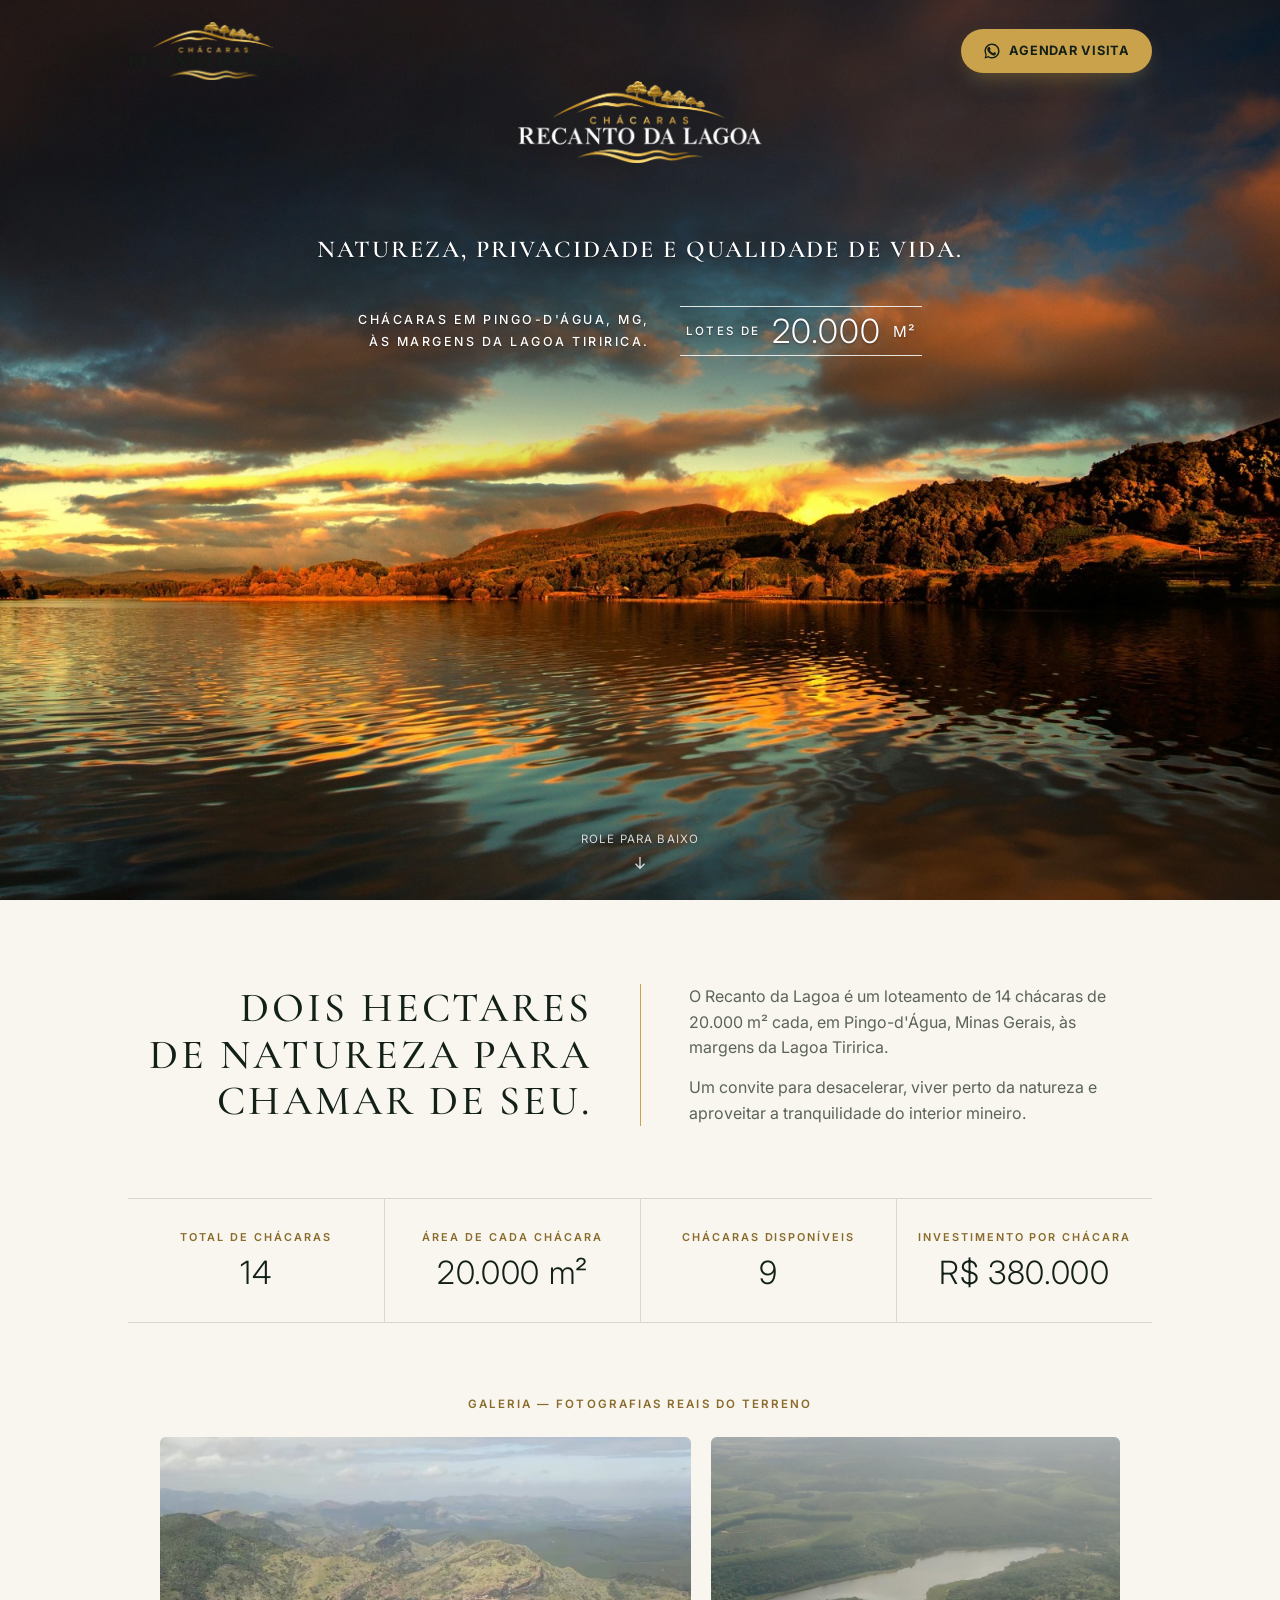
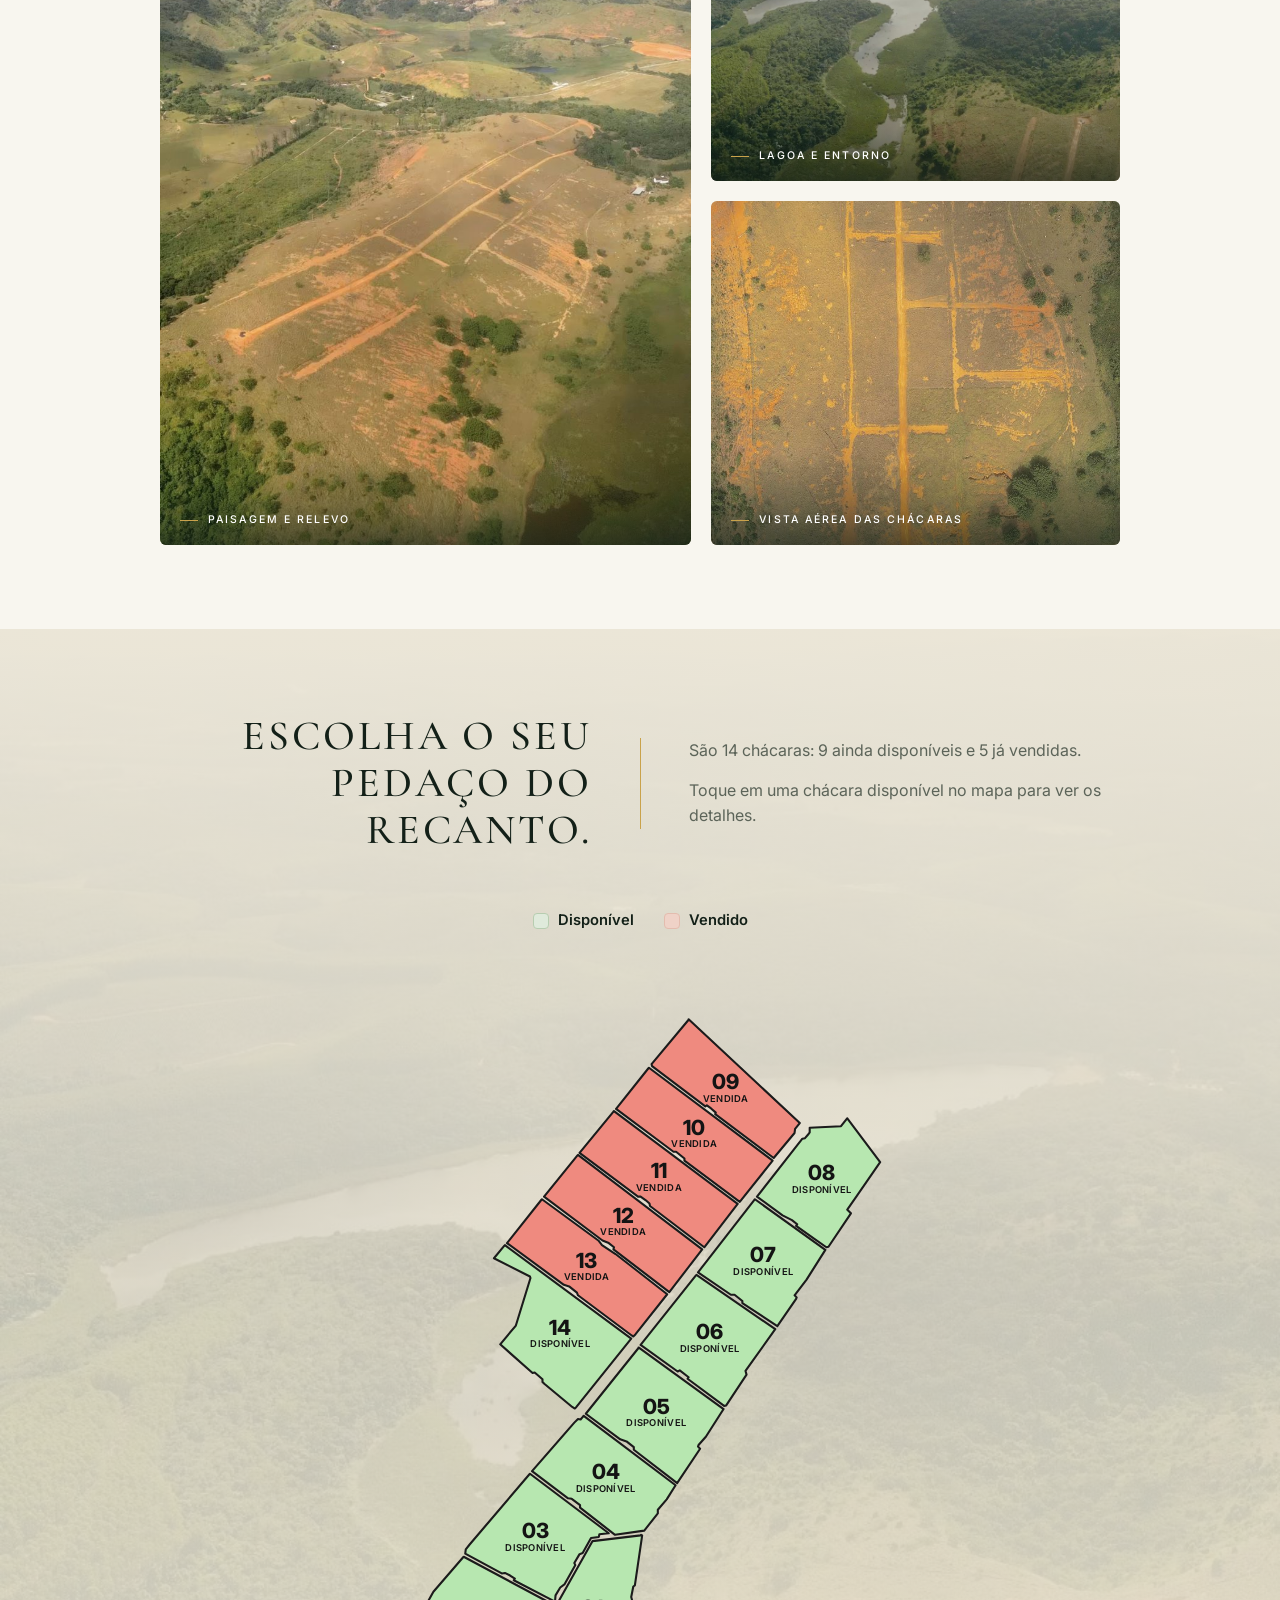
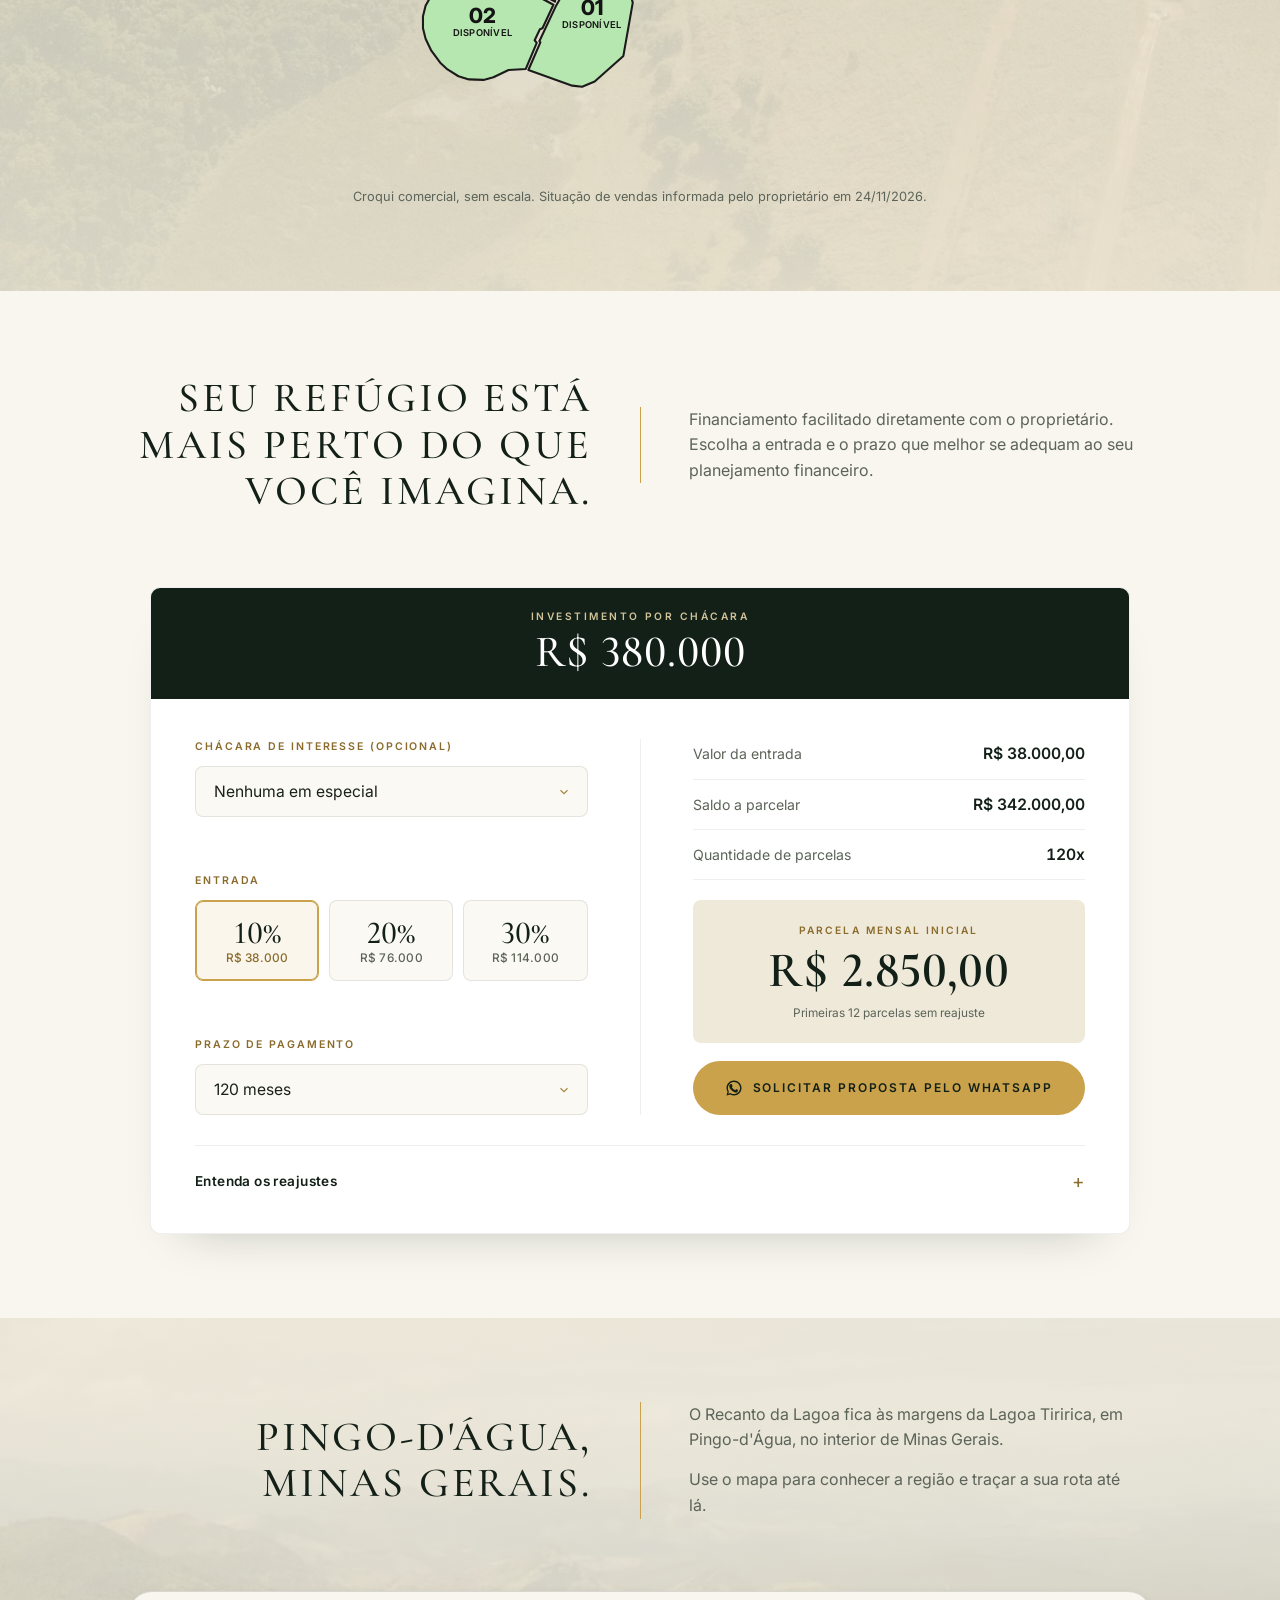
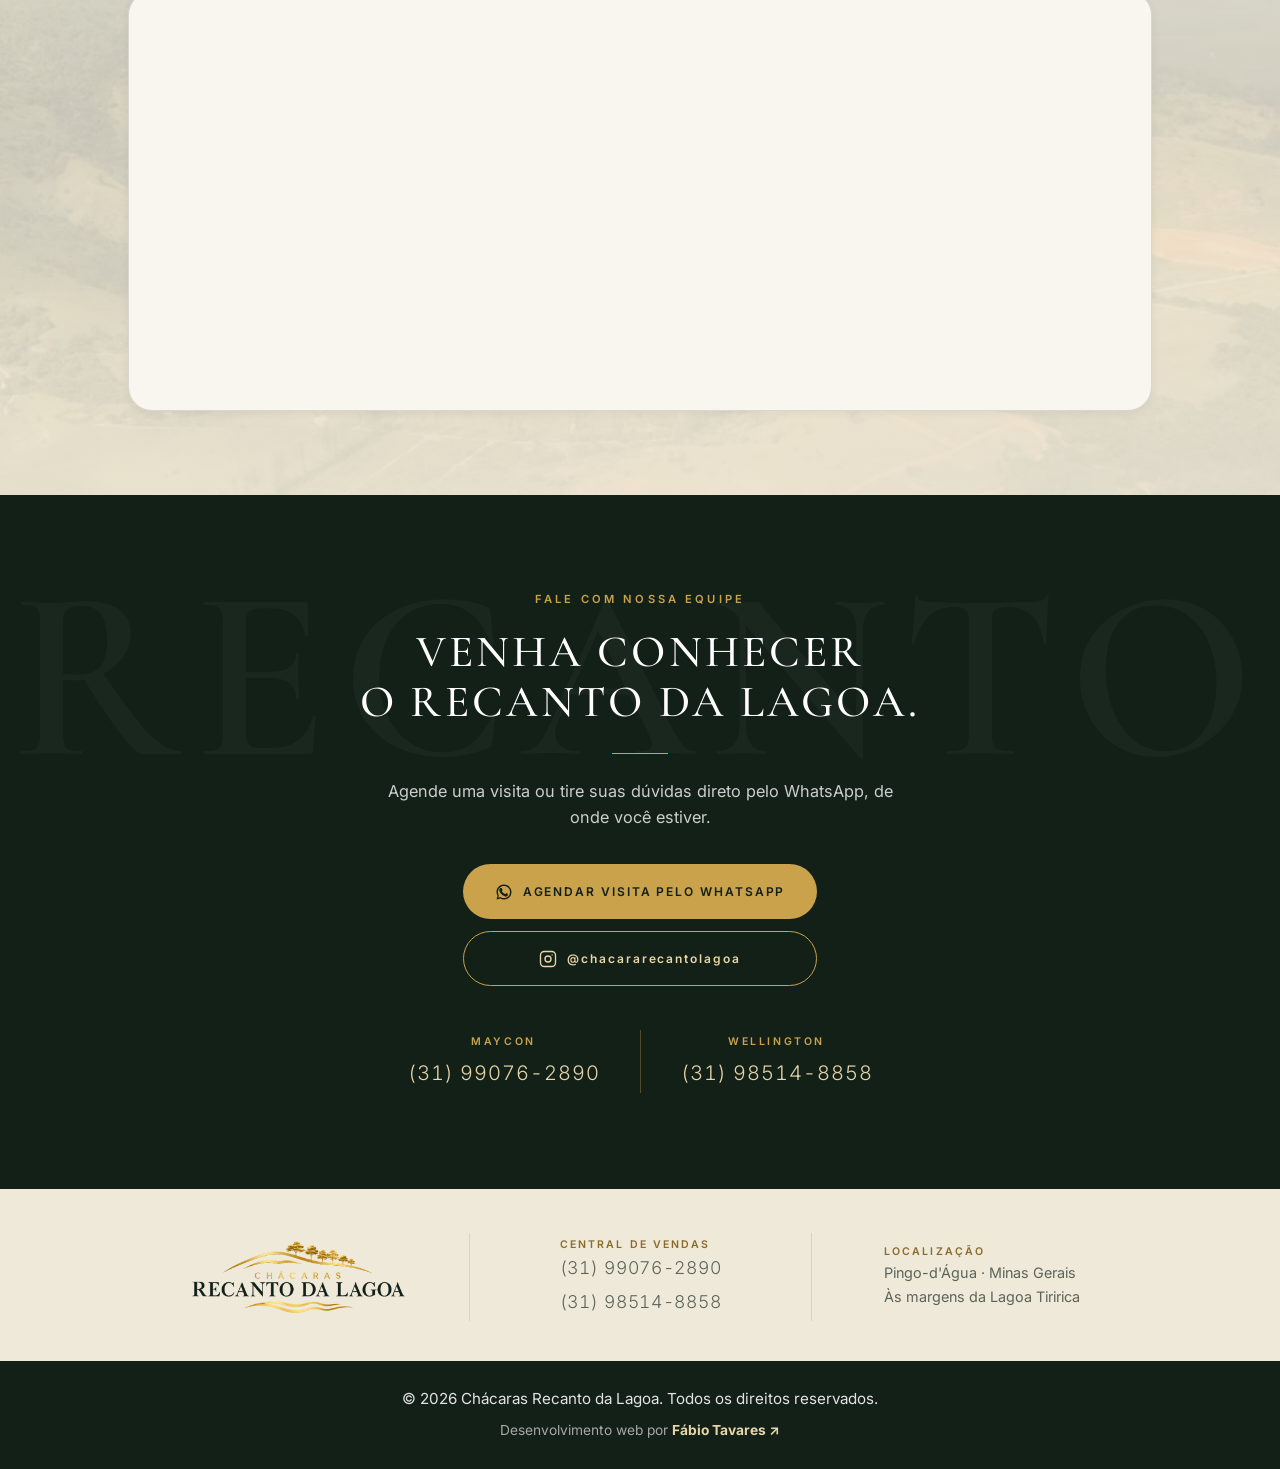
==== commit 7fa0f4ee: "iPhone: painel do lote fechado fica invisível (era a linha acima da barra do Safari) Co-Authored-By:" ====
--- a/index.html
+++ b/index.html
@@ -12,7 +12,7 @@
 <link rel="preconnect" href="https://fonts.googleapis.com">
 <link rel="preconnect" href="https://fonts.gstatic.com" crossorigin>
 <link href="https://fonts.googleapis.com/css2?family=Cormorant+Garamond:ital,wght@0,500;0,600;1,500&family=Inter:wght@300;400;500;600&display=swap" rel="stylesheet">
-<link rel="stylesheet" href="style.css?v=20261127v">
+<link rel="stylesheet" href="style.css?v=20261128b">
 </head>
 <body>
 
@@ -118,7 +118,7 @@
     </div>
   </section>
 
-  <section class="section section-alt map-section" id="chacaras">
+  <section class="section section-alt map-section" id="chacaras" data-edge="#dfdac9">
     <div class="wrap">
       <div class="intro" data-reveal>
         <h2 class="intro-title">Escolha o seu<br>pedaço do<br>recanto.</h2>
@@ -282,7 +282,7 @@
     </div>
   </section>
 
-  <section class="section section-alt" id="localizacao">
+  <section class="section section-alt" id="localizacao" data-edge="#e0dac8">
     <div class="wrap">
       <div class="intro" data-reveal>
         <h2 class="intro-title">Pingo-d'Água,<br>Minas Gerais.</h2>
@@ -377,6 +377,6 @@
   <button type="button" class="lightbox-nav lightbox-next" id="lightboxNext" aria-label="Próxima foto">&#8250;</button>
 </div>
 
-<script src="script.js?v=20261127t"></script>
+<script src="script.js?v=20261128a"></script>
 </body>
 </html>
--- a/style.css
+++ b/style.css
@@ -155,7 +155,7 @@
 @keyframes waPulse{0%{transform:scale(1);opacity:.7;}100%{transform:scale(1.6);opacity:0;}}
 
 /* ---------- sections ---------- */
-.section{padding:84px 0;}
+.section{padding:84px 0;background-color:var(--cream);}
 .section-alt{background:var(--cream-alt);}
 
 /* intro: title on the left, gold hairline, text on the right */
@@ -237,9 +237,12 @@
   position:fixed;top:0;right:0;height:100%;width:340px;max-width:88vw;background:#fff;z-index:90;
   padding:44px 32px;display:flex;flex-direction:column;gap:16px;
   box-shadow:-26px 0 60px -26px rgba(19,32,24,0.5);
-  transform:translateX(100%);transition:transform .35s ease;overflow-y:auto;
-}
-.lot-panel.is-open{transform:translateX(0);}
+  transform:translateX(100%);overflow-y:auto;
+  /* fully hidden when closed: on iPhone (iOS 26) Safari shows the area just below the screen,
+     where the closed panel and its shadow used to appear as a line above the toolbar */
+  visibility:hidden;transition:transform .35s ease,visibility 0s linear .35s;
+}
+.lot-panel.is-open{transform:translateX(0);visibility:visible;transition:transform .35s ease,visibility 0s;}
 .lot-panel-close{
   align-self:flex-end;background:none;border:0;font-size:1.9rem;line-height:1;color:var(--muted);
   cursor:pointer;padding:4px;margin:-4px -4px 4px 0;
